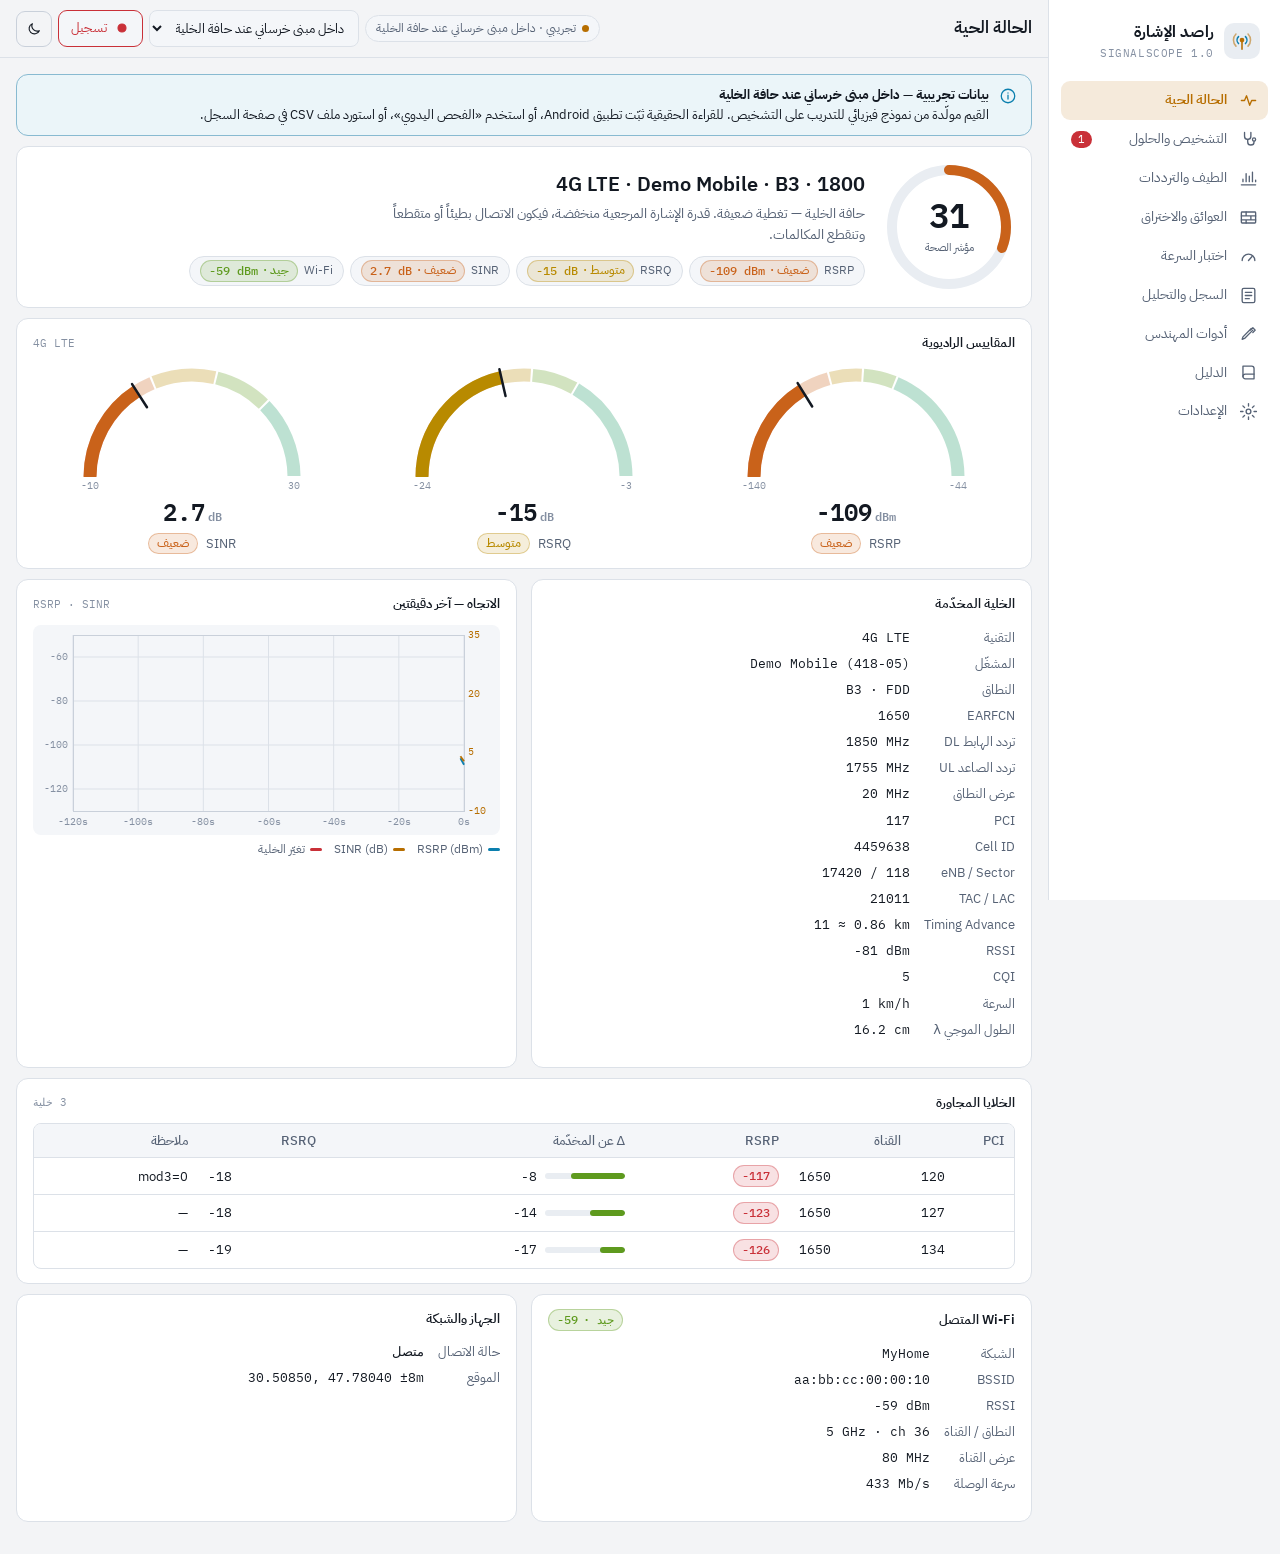
==== web/index.html @ 27e69836 "SignalScope 1.1: server, dashboard, offline-first sync, CI/CD - server/: PHP 8 + MySQL API for cPane" ====
<!doctype html>
<html lang="ar" dir="rtl">
<head>
<meta charset="utf-8">
<meta name="viewport" content="width=device-width,initial-scale=1,viewport-fit=cover">
<title>راصد الإشارة</title>
<meta name="claude:viewport-fit-sides" content="cover">
<meta name="theme-color" content="#0A0D12">
<meta name="description" content="فحص الإشارة الخلوية وWi-Fi، تشخيص المشكلات، Speedtest، تسجيل وتحليل">
<link rel="manifest" href="manifest.webmanifest">
<link rel="icon" href="icon.svg" type="image/svg+xml">
<link rel="preconnect" href="https://fonts.googleapis.com">
<link rel="preconnect" href="https://fonts.gstatic.com" crossorigin>
<link href="https://fonts.googleapis.com/css2?family=IBM+Plex+Mono:wght@400;500;600&family=IBM+Plex+Sans+Arabic:wght@400;500;600;700&display=swap" rel="stylesheet">
<link rel="stylesheet" href="css/app.css">
</head>
<body>
<div class="shell">
  <!-- ===== Desktop rail ===== -->
  <nav class="rail" aria-label="التنقل">
    <div class="brand">
      <div class="mk"><svg width="22" height="22" viewBox="0 0 24 24" fill="none" stroke="var(--accent)" stroke-width="1.7" stroke-linecap="round"><path d="M12 13v8"/><circle cx="12" cy="11" r="1.7" fill="var(--accent)"/><path d="M8.2 7.2a5.4 5.4 0 0 0 0 7.6M15.8 7.2a5.4 5.4 0 0 1 0 7.6" stroke="var(--signal)"/><path d="M5.4 4.4a9.4 9.4 0 0 0 0 13.2M18.6 4.4a9.4 9.4 0 0 1 0 13.2" opacity=".55"/></svg></div>
      <div><b>راصد الإشارة</b><small>SIGNALSCOPE 1.0</small></div>
    </div>
    <div id="railNav"></div>
    <div class="foot" id="railFoot"></div>
  </nav>

  <div class="main">
    <header class="topbar">
      <h1 id="pageTitle">الحالة الحية</h1>
      <div class="tools">
        <span class="pill" id="srcPill"><span class="d"></span><span id="srcTxt">—</span></span>
        <select class="sel" id="scenarioSel" style="width:auto;max-width:210px" aria-label="سيناريو تجريبي"></select>
        <button class="btn rec" id="recBtn" type="button"></button>
        <button class="btn iconbtn ghost" id="themeBtn" type="button" aria-label="تبديل السمة"></button>
      </div>
    </header>

    <main class="content">
      <!-- ================= LIVE ================= -->
      <section data-view="live">
        <div class="stack">
          <div class="banner" id="liveBanner" hidden></div>
          <div class="card">
            <div class="hero">
              <div class="ring"><canvas id="cvHealth" width="264" height="264"></canvas><div class="v"><div><b id="healthVal">—</b><span>مؤشر الصحة</span></div></div></div>
              <div style="min-width:0">
                <h2 id="heroTitle">—</h2>
                <p id="heroText">—</p>
                <div class="tags" id="heroTags"></div>
              </div>
            </div>
          </div>
          <div class="card"><div class="hd">المقاييس الراديوية <small id="gaugeTech"></small></div><div class="gauges" id="gauges"></div></div>
          <div class="grid g2">
            <div class="card"><div class="hd">الخلية المخدّمة <small id="cellTech"></small></div><dl class="kv" id="cellKv"></dl></div>
            <div class="card"><div class="hd">الاتجاه — آخر دقيقتين <small>RSRP · SINR</small></div><canvas class="cv" id="cvTrend" style="height:210px"></canvas><div class="legend" style="margin-top:6px"><span><i style="background:var(--signal)"></i>RSRP (dBm)</span><span><i style="background:var(--accent)"></i>SINR (dB)</span><span><i style="background:var(--q-bad)"></i>تغيّر الخلية</span></div></div>
          </div>
          <div class="card"><div class="hd">الخلايا المجاورة <small id="nbCount"></small></div><div class="tblw"><table id="nbTbl"></table></div></div>
          <div class="grid g2">
            <div class="card"><div class="hd">Wi-Fi المتصل <small id="wifiQ"></small></div><dl class="kv" id="wifiKv"></dl></div>
            <div class="card"><div class="hd">الجهاز والشبكة</div><dl class="kv" id="netKv"></dl></div>
          </div>
        </div>
      </section>

      <!-- ================= DIAGNOSE ================= -->
      <section data-view="diagnose" hidden>
        <div class="stack">
          <div class="card">
            <div class="row sp"><div class="sum" id="diagSum"></div><span class="note" id="diagWhen"></span></div>
          </div>
          <div class="findings" id="findings"></div>
          <div class="grid g2">
            <div class="card">
              <div class="hd">فحص يدوي <small>أدخل قيم أي هاتف</small></div>
              <p class="note" style="margin-bottom:10px">على Android افتح ‎*#*#4636#*#*‎ أو «حول الهاتف ← الحالة». على iPhone اطلب ‎*3001#12345#*‎ (Field Test). انسخ القيم هنا لتحصل على التشخيص نفسه.</p>
              <div class="formgrid">
                <label class="f">التقنية<select class="sel" id="mTech"><option value="LTE">4G LTE</option><option value="NR">5G NR</option><option value="WCDMA">3G WCDMA</option><option value="GSM">2G GSM</option></select></label>
                <label class="f">RSRP / RSCP / RSSI (dBm)<input class="inp num" id="mRsrp" type="number" value="-104"></label>
                <label class="f">RSRQ / Ec/No (dB)<input class="inp num" id="mRsrq" type="number" value="-12"></label>
                <label class="f">SINR (dB)<input class="inp num" id="mSinr" type="number" value="4"></label>
                <label class="f">EARFCN / ARFCN<input class="inp num" id="mArfcn" type="number" value="1650"></label>
                <label class="f">PCI<input class="inp num" id="mPci" type="number" value="117"></label>
                <label class="f">جيران ضمن 6 dB<input class="inp num" id="mNb" type="number" value="1" min="0" max="8"></label>
                <label class="f">TA (اختياري)<input class="inp num" id="mTa" type="number" placeholder="—"></label>
                <label class="f">تنزيل مقاس Mb/s<input class="inp num" id="mDl" type="number" placeholder="—"></label>
                <label class="f">رفع مقاس Mb/s<input class="inp num" id="mUl" type="number" placeholder="—"></label>
                <label class="f">Ping ms<input class="inp num" id="mPing" type="number" placeholder="—"></label>
                <label class="f">Wi-Fi RSSI (dBm)<input class="inp num" id="mWifi" type="number" placeholder="—"></label>
              </div>
              <div class="row" style="margin-top:12px"><button class="btn pri" id="mRun" type="button">شخّص هذه القيم</button><span class="note" id="mOut"></span></div>
            </div>
            <div class="card">
              <div class="hd">مقارنة داخل / خارج المبنى <small>قياس فقد الجدران</small></div>
              <p class="note">قِف خارج المبنى واضغط «سجّل الخارج»، ثم ادخل واضغط «سجّل الداخل». الفرق هو فقد دخول المبنى الفعلي، ويُطابَق مع جدول المواد لتقدير نوع العائق.</p>
              <div class="row" style="margin:12px 0"><button class="btn" id="ioOut" type="button">سجّل الخارج</button><button class="btn" id="ioIn" type="button">سجّل الداخل</button><button class="btn ghost sm" id="ioReset" type="button">مسح</button></div>
              <div class="formgrid"><label class="f">RSRP خارج<input class="inp num" id="ioOutV" type="number" placeholder="dBm"></label><label class="f">RSRP داخل<input class="inp num" id="ioInV" type="number" placeholder="dBm"></label></div>
              <div class="out" id="ioRes" style="margin-top:10px">—</div>
            </div>
          </div>
        </div>
      </section>

      <!-- ================= SPECTRUM ================= -->
      <section data-view="spectrum" hidden>
        <div class="stack">
          <div class="card"><div class="hd">خريطة النطاقات الخلوية <small>600 – 3800 MHz</small></div><canvas class="cv" id="cvBands" style="height:190px"></canvas>
            <div class="legend" style="margin-top:8px"><span><i style="background:var(--accent)"></i>الخلية المخدّمة</span><span><i style="background:var(--signal)"></i>الجيران</span><span><i style="background:var(--line2)"></i>نطاقات 3GPP</span></div></div>
          <div class="card"><div class="hd">بطاقة الحامل الحالي</div><div id="carrierCard"></div></div>
          <div class="card">
            <div class="row sp" style="margin-bottom:10px"><div class="hd" style="margin:0">طيف Wi-Fi <small id="scanAge"></small></div>
              <div class="row"><div class="seg" id="wifiBandSeg"><button type="button" data-v="2.4" aria-pressed="true">2.4 GHz</button><button type="button" data-v="5" aria-pressed="false">5 GHz</button></div><button class="btn sm" id="scanBtn" type="button">مسح الآن</button></div></div>
            <canvas class="cv" id="cvWifi" style="height:230px"></canvas>
            <div class="out" id="wifiAdvice" style="margin-top:10px;direction:rtl;text-align:right;font-family:var(--f-body)">—</div>
            <div class="tblw" style="margin-top:10px;max-height:300px;overflow:auto"><table id="apTbl"></table></div>
          </div>
        </div>
      </section>

      <!-- ================= OBSTACLES ================= -->
      <section data-view="obstacles" hidden>
        <div class="stack">
          <div class="grid g2">
            <div class="card">
              <div class="hd">مكدّس العوائق بينك وبين البرج <small>ITU-R P.2040</small></div>
              <div class="formgrid" style="margin-bottom:10px">
                <label class="f">التردد (MHz)<input class="inp num" id="obF" type="number" value="1850"></label>
                <label class="f">RSRP المرجعي خارجاً<input class="inp num" id="obRef" type="number" value="-88"></label>
                <label class="f">نوع المبنى (P.2109)<select class="sel" id="obType"><option value="traditional">تقليدي</option><option value="thermal">عازل حرارياً (زجاج Low-E)</option></select></label>
              </div>
              <div class="stack" id="obList"></div>
              <div class="row" style="margin-top:10px"><select class="sel" id="obAddSel" style="width:auto"></select><button class="btn sm" id="obAdd" type="button">إضافة عائق</button><button class="btn sm ghost" id="obUseLive" type="button">استخدم تردد الخلية الحالية</button></div>
            </div>
            <div class="card">
              <div class="hd">النتيجة</div>
              <div class="stack" id="obBars"></div>
              <div class="tiles" style="margin-top:12px" id="obTiles"></div>
              <p class="note" style="margin-top:10px" id="obNote"></p>
            </div>
          </div>
          <div class="card"><div class="hd">فقد المكدّس مقابل التردد <small>لماذا تخترق النطاقات المنخفضة أفضل</small></div><canvas class="cv" id="cvObF" style="height:220px"></canvas></div>
          <div class="card"><div class="row sp"><div><div class="hd" style="margin:0">المختبر ثلاثي الأبعاد</div><p class="note">تتبع أشعة كامل بعشر مواد، مع الانعكاس والحيود والتشتت ودوبلر وسلسلة DSP.</p></div><a class="btn pri" href="lab.html" target="_blank" rel="noopener">افتح المختبر</a></div></div>
        </div>
      </section>

      <!-- ================= SPEED ================= -->
      <section data-view="speed" hidden>
        <div class="stack">
          <div class="speedhero">
            <div class="card">
              <div class="hd">اختبار السرعة <small id="stServer">speed.cloudflare.com</small></div>
              <canvas class="cv" id="cvSpeed" style="height:200px;background:none"></canvas>
              <div class="prog" style="margin:8px 0"><i id="stProg"></i></div>
              <div class="row sp"><span class="note" id="stStage">جاهز</span><button class="btn pri" id="stBtn" type="button">ابدأ الاختبار</button></div>
            </div>
            <div class="card">
              <div class="hd">النتيجة الأخيرة</div>
              <div class="big3" id="stBig"></div>
              <div class="hd" style="margin-top:14px">مقارنة مع قدرة الراديو</div>
              <div id="stExpect" class="stack"></div>
            </div>
          </div>
          <div class="card"><div class="hd">السجل <small id="stCount"></small></div><div class="tblw"><table id="stTbl"></table></div></div>
        </div>
      </section>

      <!-- ================= LOG ================= -->
      <section data-view="log" hidden>
        <div class="stack">
          <div class="card">
            <div class="row sp">
              <div class="row"><button class="btn rec" id="logRec" type="button"></button><span class="note" id="logState"></span></div>
              <div class="row">
                <label class="btn sm" for="impFile">استيراد CSV</label><input type="file" id="impFile" accept=".csv,text/csv,.txt" hidden>
                <button class="btn sm" id="expCsv" type="button">تصدير CSV</button>
                <button class="btn sm" id="expJson" type="button">تصدير JSON</button>
                <button class="btn sm ghost" id="logClear" type="button">مسح الجلسة</button>
              </div>
            </div>
          </div>
          <div class="tiles" id="logTiles"></div>
          <div class="card"><div class="hd">الخط الزمني <small id="logSpan"></small></div><canvas class="cv" id="cvLog" style="height:240px"></canvas>
            <div class="legend" style="margin-top:6px"><span><i style="background:var(--signal)"></i>RSRP</span><span><i style="background:var(--accent)"></i>SINR</span><span><i style="background:var(--q-bad)"></i>Handover</span></div></div>
          <div class="grid g2">
            <div class="card"><div class="hd">توزيع جودة RSRP</div><div class="stack" id="logDist"></div></div>
            <div class="card"><div class="hd">مسار القياس <small>ملوّن حسب RSRP</small></div><canvas class="cv" id="cvRoute" style="height:240px"></canvas></div>
          </div>
          <div class="card"><div class="hd">الجلسات المحفوظة <small id="sessCount"></small></div><div class="tblw"><table id="sessTbl"></table></div></div>
        </div>
      </section>

      <!-- ================= TOOLS ================= -->
      <section data-view="tools" hidden>
        <div class="grid g2">
          <div class="card">
            <div class="hd">محوّل أرقام القنوات <small>3GPP</small></div>
            <div class="formgrid"><label class="f">النوع<select class="sel" id="tcKind"><option value="lte">LTE EARFCN</option><option value="nr">NR-ARFCN</option><option value="umts">UMTS UARFCN</option><option value="gsm">GSM ARFCN</option><option value="wifi">Wi-Fi MHz → قناة</option></select></label><label class="f">الرقم<input class="inp num" id="tcVal" type="number" value="1650"></label></div>
            <div class="out" id="tcOut" style="margin-top:10px"></div>
          </div>
          <div class="card">
            <div class="hd">ميزانية الوصلة ونصف قطر الخلية <small>FSPL · COST-231 Hata</small></div>
            <div class="formgrid">
              <label class="f">التردد MHz<input class="inp num" id="lbF" type="number" value="1800"></label>
              <label class="f">قدرة المرسل dBm<input class="inp num" id="lbPt" type="number" value="46"></label>
              <label class="f">كسب الهوائيات dBi<input class="inp num" id="lbG" type="number" value="17"></label>
              <label class="f">الحساسية dBm<input class="inp num" id="lbS" type="number" value="-110"></label>
              <label class="f">هامش الخفوت dB<input class="inp num" id="lbM" type="number" value="8"></label>
              <label class="f">فقد المبنى dB<input class="inp num" id="lbB" type="number" value="15"></label>
              <label class="f">ارتفاع البرج m<input class="inp num" id="lbH" type="number" value="30"></label>
              <label class="f">المسافة km<input class="inp num" id="lbD" type="number" value="1.2" step="0.1"></label>
            </div>
            <div class="out" id="lbOut" style="margin-top:10px"></div>
          </div>
          <div class="card">
            <div class="hd">منطقة فرينل الأولى <small>تخطيط وصلات النقطة لنقطة</small></div>
            <div class="formgrid"><label class="f">التردد MHz<input class="inp num" id="frF" type="number" value="5800"></label><label class="f">طول الوصلة km<input class="inp num" id="frD" type="number" value="3" step="0.1"></label><label class="f">موقع العائق من الطرف km<input class="inp num" id="frX" type="number" value="1.5" step="0.1"></label></div>
            <div class="out" id="frOut" style="margin-top:10px"></div>
          </div>
          <div class="card">
            <div class="hd">تحويلات وقياسات سريعة</div>
            <div class="formgrid"><label class="f">dBm<input class="inp num" id="cvDbm" type="number" value="-90"></label><label class="f">TA (LTE)<input class="inp num" id="cvTa" type="number" value="12"></label><label class="f">RSRP للتقدير<input class="inp num" id="cvRs" type="number" value="-95"></label><label class="f">عرض النطاق MHz<select class="sel" id="cvBw"><option>5</option><option>10</option><option>15</option><option selected>20</option></select></label><label class="f">نسبة الحمل %<input class="inp num" id="cvLd" type="number" value="50"></label><label class="f">SINR للسعة dB<input class="inp num" id="cvSn" type="number" value="15"></label></div>
            <div class="out" id="cvOut" style="margin-top:10px"></div>
          </div>
        </div>
      </section>

      <!-- ================= GUIDE ================= -->
      <section data-view="guide" hidden><div class="stack" id="guideBox"></div></section>

      <!-- ================= PREFS ================= -->
      <section data-view="prefs" hidden>
        <div class="grid g2">
          <div class="card">
            <div class="hd">مصدر البيانات</div>
            <div class="seg" id="srcSeg"><button type="button" data-v="android">Android</button><button type="button" data-v="browser">المتصفح</button><button type="button" data-v="demo">تجريبي</button></div>
            <p class="note" style="margin-top:10px" id="srcNote"></p>
          </div>
          <div class="card">
            <div class="hd">القياس والتنبيه</div>
            <div class="formgrid">
              <label class="f">فاصل القراءة (ثانية)<select class="sel" id="pInt"><option value="1000">1</option><option value="2000">2</option><option value="5000">5</option><option value="10000">10</option></select></label>
              <label class="f">تنبيه عند RSRP أقل من<input class="inp num" id="pAlert" type="number" value="-110"></label>
              <label class="f">السمة<select class="sel" id="pTheme"><option value="auto">تلقائي</option><option value="dark">داكن</option><option value="light">فاتح</option></select></label>
            </div>
            <div class="row" style="margin-top:12px"><button class="btn sm" id="pMonitor" type="button">مراقبة في الخلفية (Android)</button><button class="btn sm ghost" id="pReset" type="button">حذف كل البيانات المحفوظة</button></div>
          </div>
          <div class="card span2" id="syncCard">
            <div class="hd">المزامنة مع الخادم</div>
            <p class="note" id="syncNote">يرفع التطبيق جلسات التسجيل إلى خادمك عند توفر الإنترنت. التسجيل يعمل دون اتصال، والقراءات تنتظر في طابور على الهاتف حتى تُرفع.</p>
            <div id="syncSetup" class="formgrid" style="margin-top:10px">
              <label class="f">عنوان الخادم<input class="inp" id="syServer" type="url" dir="ltr" placeholder="https://example.iq" autocomplete="off"></label>
              <label class="f">رمز التسجيل<input class="inp" id="syKey" type="password" dir="ltr" autocomplete="off"></label>
              <label class="f">اسم الجهاز<input class="inp" id="syName" type="text" maxlength="100" placeholder="هاتف القياس 1"></label>
            </div>
            <dl class="kv" id="syncKv" hidden></dl>
            <p class="note" id="syncErr" hidden style="color:var(--bad, #e5484d)"></p>
            <div class="row" style="margin-top:12px">
              <button class="btn sm" id="syConnect" type="button">ربط الجهاز بالخادم</button>
              <button class="btn sm" id="syNow" type="button" hidden>رفع الآن</button>
              <button class="btn sm ghost" id="syToggle" type="button" hidden>إيقاف المزامنة</button>
              <button class="btn sm ghost" id="syDisconnect" type="button" hidden>فصل الجهاز</button>
            </div>
          </div>
          <div class="card span2"><div class="hd">حول</div><dl class="kv" id="aboutKv"></dl></div>
        </div>
      </section>
    </main>
  </div>
</div>

<nav class="tabbar" id="tabbar" aria-label="التنقل"></nav>
<div class="sheet" id="moreSheet" hidden><div class="panel" id="morePanel"><div class="grab"></div></div></div>
<div class="toast" id="toast" hidden></div>

<script src="js/engine.js"></script>
<script src="js/app.js"></script>
</body>
</html>
---- web/css/app.css ----
/* Layout: field-instrument console — nav rail (desktop) / bottom tab bar (phone), dense card grid, dark-first with a sunlight-readable light theme */
:root{
  --bg:#0A0D12; --surface:#11161E; --surface2:#171E29; --surface3:#1E2734; --line:#242E3D; --line2:#2F3B4E;
  --fg:#E4E9F1; --muted:#93A0B5; --dim:#5F6C82;
  --accent:#F2A93B; --accent-ink:#1B1305; --signal:#5FCFF5;
  --q-ex:#36D399; --q-good:#9BD25C; --q-fair:#F2C94C; --q-poor:#F28C3B; --q-bad:#F2545B; --q-na:#5F6C82;
  --crit:#F2545B; --warn:#F2A93B; --info:#5FCFF5; --ok:#36D399;
  --f-body:'IBM Plex Sans Arabic','Segoe UI',Tahoma,system-ui,sans-serif;
  --f-mono:'IBM Plex Mono',ui-monospace,'Cascadia Mono',Menlo,Consolas,monospace;
  --r:12px; --r-sm:8px;
  --nav-h:64px;
  color-scheme:dark;
}
@media (prefers-color-scheme:light){
  :root:not([data-theme="dark"]){
    --bg:#F3F4F6; --surface:#FFFFFF; --surface2:#F4F6F9; --surface3:#E9EDF2; --line:#DCE1E8; --line2:#C9D0DA;
    --fg:#131922; --muted:#566275; --dim:#8590A2;
    --accent:#B76E00; --accent-ink:#FFFFFF; --signal:#0B7FAE;
    --q-ex:#12955F; --q-good:#5E9A1E; --q-fair:#B88A00; --q-poor:#C9621A; --q-bad:#C93038;
    --crit:#C93038; --warn:#B76E00; --info:#0B7FAE; --ok:#12955F;
    color-scheme:light;
  }
}
:root[data-theme="light"]{
  --bg:#F3F4F6; --surface:#FFFFFF; --surface2:#F4F6F9; --surface3:#E9EDF2; --line:#DCE1E8; --line2:#C9D0DA;
  --fg:#131922; --muted:#566275; --dim:#8590A2;
  --accent:#B76E00; --accent-ink:#FFFFFF; --signal:#0B7FAE;
  --q-ex:#12955F; --q-good:#5E9A1E; --q-fair:#B88A00; --q-poor:#C9621A; --q-bad:#C93038;
  --crit:#C93038; --warn:#B76E00; --info:#0B7FAE; --ok:#12955F;
  color-scheme:light;
}
*,*::before,*::after{box-sizing:border-box}
html,body{height:100%}
body{margin:0;background:var(--bg);color:var(--fg);font-family:var(--f-body);font-size:14px;line-height:1.55;-webkit-text-size-adjust:100%}
button,input,select,textarea{font:inherit;color:inherit}
:focus-visible{outline:2px solid var(--accent);outline-offset:2px}
.mono,.num{font-family:var(--f-mono);font-variant-numeric:tabular-nums}
[hidden]{display:none!important}
h1,h2,h3,h4{text-wrap:balance;margin:0}

/* ---------- shell ---------- */
.shell{display:grid;grid-template-columns:232px minmax(0,1fr);min-height:100%}
.rail{position:sticky;top:0;height:100vh;height:100dvh;background:var(--surface);border-inline-end:1px solid var(--line);display:flex;flex-direction:column;padding:16px 12px;gap:4px;overflow-y:auto}
.brand{display:flex;align-items:center;gap:10px;padding:4px 8px 16px}
.brand .mk{width:36px;height:36px;border-radius:10px;background:var(--surface3);display:grid;place-items:center;flex:none}
.brand b{display:block;font-size:16px;letter-spacing:.2px}
.brand small{display:block;color:var(--dim);font-family:var(--f-mono);font-size:10.5px;letter-spacing:.6px}
.navbtn{display:flex;align-items:center;gap:12px;width:100%;border:0;background:none;padding:9px 10px;border-radius:9px;cursor:pointer;color:var(--muted);text-align:start;font-size:13.5px}
.navbtn svg{width:19px;height:19px;flex:none}
.navbtn:hover{background:var(--surface2);color:var(--fg)}
.navbtn[aria-current="page"]{background:color-mix(in srgb,var(--accent) 14%,transparent);color:var(--accent);font-weight:600}
.navbtn .cnt{margin-inline-start:auto;font-family:var(--f-mono);font-size:11px;padding:0 7px;border-radius:999px;background:var(--crit);color:#fff}
.rail .sep{height:1px;background:var(--line);margin:10px 4px}
.rail .foot{margin-top:auto;color:var(--dim);font-size:11px;padding:8px}

.main{min-width:0;display:flex;flex-direction:column}
.topbar{position:sticky;top:env(safe-area-inset-top,0px);z-index:20;background:color-mix(in srgb,var(--bg) 88%,transparent);backdrop-filter:blur(10px);-webkit-backdrop-filter:blur(10px);border-bottom:1px solid var(--line);
  padding-block:10px;padding-left:max(16px,env(safe-area-inset-left,0px));padding-right:max(16px,env(safe-area-inset-right,0px));display:flex;align-items:center;gap:10px;flex-wrap:wrap}
body::before{content:"";position:fixed;inset:0 0 auto;height:env(safe-area-inset-top,0px);z-index:30;background:var(--bg)}
.topbar h1{font-size:17px;font-weight:600;flex:1;min-width:120px}
.topbar .tools{display:flex;gap:6px;align-items:center;flex-wrap:wrap}
.content{padding-block:16px 32px;padding-left:max(16px,env(safe-area-inset-left,0px));padding-right:max(16px,env(safe-area-inset-right,0px));display:flex;flex-direction:column;gap:14px;max-width:1440px;width:100%}

.tabbar{display:none}
@media (max-width:900px){
  .shell{grid-template-columns:minmax(0,1fr)}
  .rail{display:none}
  .content{padding-bottom:calc(var(--nav-h) + 28px + env(safe-area-inset-bottom,0px))}
  .tabbar{display:grid;grid-template-columns:repeat(5,1fr);position:fixed;inset:auto 0 0 0;z-index:40;background:var(--surface);border-top:1px solid var(--line);
    padding-bottom:env(safe-area-inset-bottom,0px);padding-left:env(safe-area-inset-left,0px);padding-right:env(safe-area-inset-right,0px)}
  .tabbar button{border:0;background:none;height:var(--nav-h);display:flex;flex-direction:column;align-items:center;justify-content:center;gap:3px;color:var(--dim);font-size:10.5px;cursor:pointer;position:relative}
  .tabbar button svg{width:22px;height:22px}
  .tabbar button[aria-current="page"]{color:var(--accent)}
  .tabbar .cnt{position:absolute;top:8px;inset-inline-start:calc(50% + 6px);font-family:var(--f-mono);font-size:10px;min-width:16px;height:16px;padding:0 4px;border-radius:999px;background:var(--crit);color:#fff;display:grid;place-items:center}
}
.sheet{position:fixed;inset:0;z-index:60;display:flex;align-items:flex-end;background:rgba(0,0,0,.45)}
.sheet .panel{width:100%;background:var(--surface);border-radius:18px 18px 0 0;padding:10px 16px calc(18px + env(safe-area-inset-bottom,0px));display:grid;grid-template-columns:repeat(3,1fr);gap:8px}
.sheet .grab{grid-column:1/-1;width:44px;height:4px;border-radius:2px;background:var(--line2);margin:2px auto 8px}
.sheet button{border:1px solid var(--line);background:var(--surface2);border-radius:12px;padding:14px 6px;display:flex;flex-direction:column;align-items:center;gap:6px;cursor:pointer;color:var(--fg);font-size:12px}
.sheet button svg{width:22px;height:22px;color:var(--accent)}

/* ---------- primitives ---------- */
.card{background:var(--surface);border:1px solid var(--line);border-radius:var(--r);padding:14px 16px;min-width:0}
.card>h3,.card .hd{font-size:13px;font-weight:600;color:var(--fg);display:flex;align-items:center;justify-content:space-between;gap:8px;margin-bottom:10px}
.card .hd small,.card>h3 small{font-family:var(--f-mono);font-weight:400;font-size:11px;color:var(--dim)}
.grid{display:grid;gap:14px}
.g2{grid-template-columns:repeat(2,minmax(0,1fr))}
.g3{grid-template-columns:repeat(3,minmax(0,1fr))}
.g4{grid-template-columns:repeat(4,minmax(0,1fr))}
.span2{grid-column:span 2}
@media (max-width:1180px){.g4{grid-template-columns:repeat(2,minmax(0,1fr))}.g3{grid-template-columns:repeat(2,minmax(0,1fr))}}
@media (max-width:640px){.g2,.g3,.g4{grid-template-columns:minmax(0,1fr)}.span2{grid-column:auto}}
.btn{display:inline-flex;align-items:center;justify-content:center;gap:7px;border:1px solid var(--line2);background:var(--surface2);border-radius:9px;padding:7px 12px;cursor:pointer;font-size:13px;white-space:nowrap}
.btn:hover{border-color:var(--accent)}
.btn svg{width:16px;height:16px}
.btn.pri{background:var(--accent);border-color:var(--accent);color:var(--accent-ink);font-weight:600}
.btn.rec{border-color:var(--crit);color:var(--crit)}
.btn.rec.on{background:var(--crit);color:#fff}
.btn.sm{padding:4px 9px;font-size:12px}
.btn.ghost{background:none}
.btn[disabled]{opacity:.5;cursor:not-allowed}
.iconbtn{width:36px;height:36px;padding:0}
.pill{display:inline-flex;align-items:center;gap:6px;padding:3px 10px;border-radius:999px;border:1px solid var(--line);background:var(--surface2);font-size:12px;color:var(--muted);white-space:nowrap}
.pill .d{width:7px;height:7px;border-radius:50%}
.sel,.inp{background:var(--surface2);border:1px solid var(--line);border-radius:8px;padding:7px 10px;font-size:13px;min-width:0;width:100%}
.inp.num{direction:ltr;text-align:left}
label.f{display:flex;flex-direction:column;gap:4px;font-size:12px;color:var(--muted);min-width:0}
.seg{display:inline-flex;border:1px solid var(--line);border-radius:9px;overflow:hidden;background:var(--surface2)}
.seg button{border:0;background:none;padding:6px 12px;font-size:12.5px;cursor:pointer;color:var(--muted)}
.seg button+button{border-inline-start:1px solid var(--line)}
.seg button[aria-pressed="true"]{background:color-mix(in srgb,var(--accent) 16%,transparent);color:var(--accent);font-weight:600}
.note{color:var(--muted);font-size:12.5px;margin:0;max-width:72ch}
.banner{display:flex;gap:10px;align-items:flex-start;border:1px solid color-mix(in srgb,var(--info) 40%,var(--line));background:color-mix(in srgb,var(--info) 8%,var(--surface));border-radius:var(--r);padding:10px 14px;font-size:13px}
.banner svg{width:18px;height:18px;flex:none;color:var(--info);margin-top:2px}
.banner b{display:block}
.kv{display:grid;grid-template-columns:auto 1fr;gap:6px 14px;font-size:13px}
.kv dt{color:var(--muted)}
.kv dd{margin:0;font-family:var(--f-mono);direction:ltr;text-align:right;font-variant-numeric:tabular-nums;overflow-wrap:anywhere}
.tblw{overflow-x:auto;border:1px solid var(--line);border-radius:var(--r-sm)}
table{width:100%;border-collapse:collapse;font-size:12.5px}
th,td{padding:7px 10px;border-bottom:1px solid var(--line);text-align:start;white-space:nowrap}
th{color:var(--muted);font-weight:500;background:var(--surface2)}
tr:last-child td{border-bottom:0}
td.n{font-family:var(--f-mono);direction:ltr;text-align:left;font-variant-numeric:tabular-nums}
.chip{display:inline-flex;align-items:center;gap:5px;padding:1px 8px;border-radius:999px;font-size:11.5px;font-weight:500;border:1px solid transparent}
.q-ex{--q:var(--q-ex)}.q-good{--q:var(--q-good)}.q-fair{--q:var(--q-fair)}.q-poor{--q:var(--q-poor)}.q-bad{--q:var(--q-bad)}.q-na{--q:var(--q-na)}
.chip.q{color:var(--q);background:color-mix(in srgb,var(--q) 14%,transparent);border-color:color-mix(in srgb,var(--q) 35%,transparent)}
canvas.cv{display:block;width:100%;border-radius:var(--r-sm);background:var(--surface2)}

/* ---------- live ---------- */
.hero{display:grid;grid-template-columns:auto minmax(0,1fr);gap:18px;align-items:center}
.ring{width:132px;height:132px;position:relative}
.ring canvas{width:132px;height:132px}
.ring .v{position:absolute;inset:0;display:grid;place-items:center;text-align:center}
.ring .v b{font-family:var(--f-mono);font-size:34px;font-weight:600;line-height:1}
.ring .v span{display:block;font-size:11px;color:var(--muted);margin-top:4px}
.hero h2{font-size:20px;font-weight:600}
.hero p{margin:4px 0 0;color:var(--muted);font-size:13.5px;max-width:60ch}
.hero .tags{display:flex;gap:6px;flex-wrap:wrap;margin-top:10px}
@media (max-width:520px){.hero{grid-template-columns:minmax(0,1fr);justify-items:start}}
.gauges{display:grid;grid-template-columns:repeat(3,minmax(0,1fr));gap:14px}
@media (max-width:760px){.gauges{grid-template-columns:minmax(0,1fr)}}
.gauge{display:flex;flex-direction:column;align-items:center;gap:2px}
.gauge canvas{width:100%;max-width:240px;height:128px}
.gauge .lbl{display:flex;align-items:center;gap:8px;font-size:12.5px;color:var(--muted)}
.gauge .val{font-family:var(--f-mono);font-size:24px;font-weight:600;direction:ltr}
.gauge .val small{font-size:12px;color:var(--dim);margin-inline-start:3px}
.bar{height:6px;border-radius:3px;background:var(--surface3);overflow:hidden;min-width:60px}
.bar i{display:block;height:100%;border-radius:3px;background:var(--q,var(--accent))}

/* ---------- findings ---------- */
.findings{display:flex;flex-direction:column;gap:10px}
.fd{background:var(--surface);border:1px solid var(--line);border-inline-start:4px solid var(--sv);border-radius:var(--r);overflow:hidden}
.fd.crit{--sv:var(--crit)}.fd.warn{--sv:var(--warn)}.fd.info{--sv:var(--info)}.fd.ok{--sv:var(--ok)}
.fd summary{list-style:none;cursor:pointer;padding:12px 16px;display:grid;grid-template-columns:auto minmax(0,1fr) auto;gap:12px;align-items:center}
.fd summary::-webkit-details-marker{display:none}
.fd .sv{font-size:11px;font-weight:600;padding:2px 9px;border-radius:999px;color:var(--sv);background:color-mix(in srgb,var(--sv) 14%,transparent);white-space:nowrap}
.fd .tt{font-weight:600;font-size:14px}
.fd .tt small{display:block;font-weight:400;color:var(--muted);font-size:12.5px}
.fd .chev{width:18px;height:18px;color:var(--dim);transition:transform .2s}
.fd[open] .chev{transform:rotate(180deg)}
.fd .body{padding:0 16px 14px;display:grid;gap:12px}
.fd .ev{display:flex;flex-wrap:wrap;gap:6px}
.fd .ev span{font-family:var(--f-mono);font-size:11.5px;background:var(--surface2);border:1px solid var(--line);border-radius:6px;padding:2px 8px;direction:ltr;unicode-bidi:plaintext}
.fd h5{margin:0 0 4px;font-size:12px;color:var(--muted);font-weight:600}
.fd ol{margin:0;padding-inline-start:20px;display:grid;gap:4px;font-size:13px}
.fd .concept{font-family:var(--f-mono);font-size:11px;color:var(--dim)}
.sum{display:flex;gap:8px;flex-wrap:wrap}

/* ---------- speed ---------- */
.speedhero{display:grid;grid-template-columns:minmax(0,1.2fr) minmax(0,1fr);gap:14px}
@media (max-width:860px){.speedhero{grid-template-columns:minmax(0,1fr)}}
.big3{display:grid;grid-template-columns:repeat(3,minmax(0,1fr));gap:10px}
.stat{background:var(--surface2);border:1px solid var(--line);border-radius:10px;padding:10px 12px;min-width:0}
.stat span{display:block;font-size:11.5px;color:var(--muted)}
.stat b{font-family:var(--f-mono);font-size:22px;font-weight:600;direction:ltr;display:block;text-align:right}
.stat b small{font-size:11px;color:var(--dim);margin-inline-start:4px;font-weight:400}
.tiles{display:grid;grid-template-columns:repeat(4,minmax(0,1fr));gap:10px}
@media (max-width:760px){.tiles{grid-template-columns:repeat(2,minmax(0,1fr))}}
.prog{height:8px;border-radius:4px;background:var(--surface3);overflow:hidden}
.prog i{display:block;height:100%;width:0;background:var(--accent);transition:width .2s}

/* ---------- misc ---------- */
.row{display:flex;gap:8px;flex-wrap:wrap;align-items:center}
.row.sp{justify-content:space-between}
.stack{display:flex;flex-direction:column;gap:10px}
.formgrid{display:grid;grid-template-columns:repeat(auto-fill,minmax(140px,1fr));gap:10px}
.out{background:var(--surface2);border:1px solid var(--line);border-radius:10px;padding:10px 12px;font-family:var(--f-mono);font-size:12.5px;direction:ltr;text-align:left;white-space:pre-wrap;overflow-wrap:anywhere}
.legend{display:flex;gap:12px;flex-wrap:wrap;font-size:11.5px;color:var(--muted)}
.legend i{display:inline-block;width:12px;height:3px;border-radius:2px;vertical-align:middle;margin-inline-end:5px}
.toast{position:fixed;left:50%;transform:translateX(-50%);bottom:calc(var(--nav-h) + 20px + env(safe-area-inset-bottom,0px));z-index:80;background:var(--fg);color:var(--bg);padding:9px 16px;border-radius:10px;font-size:13px;box-shadow:0 8px 30px rgba(0,0,0,.3);max-width:calc(100% - 32px)}
@media (min-width:901px){.toast{bottom:24px}}
.guide h3{font-size:15px;margin:6px 0 6px}
.guide p,.guide li{font-size:13.5px;max-width:75ch}
.guide ul,.guide ol{padding-inline-start:20px;display:grid;gap:4px}
.ob-row{display:grid;grid-template-columns:minmax(0,1fr) 92px 64px 32px;gap:8px;align-items:center}
.lossbar{display:grid;grid-template-columns:150px minmax(0,1fr) 70px;gap:8px;align-items:center;font-size:12.5px}
.lossbar .bar{height:10px}
@media (max-width:520px){.lossbar{grid-template-columns:100px minmax(0,1fr) 60px}}
@media (prefers-reduced-motion:reduce){*{transition:none!important;animation:none!important}}
@media (max-width:640px){
  #srcPill{display:none}
  .topbar h1{font-size:16px}
  .topbar .tools{width:100%;flex-wrap:nowrap}
  #scenarioSel{flex:1;max-width:none!important}
}
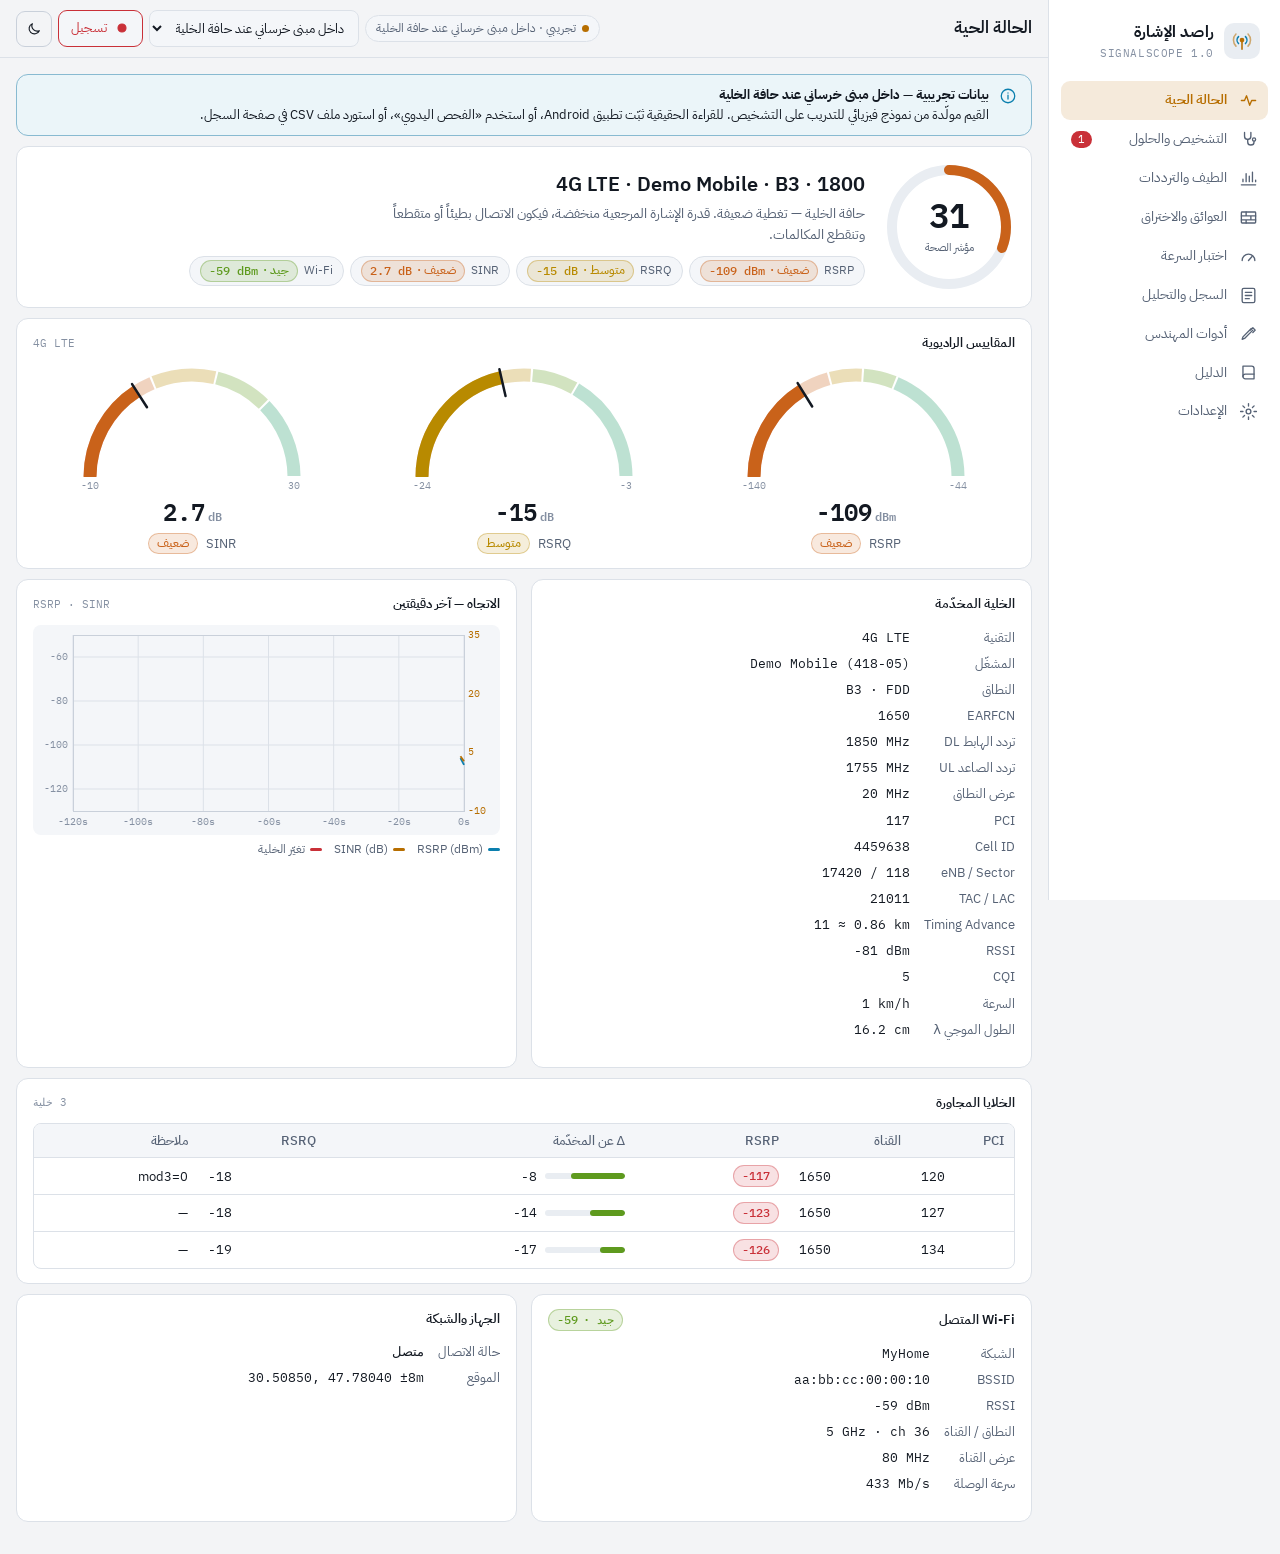
==== commit 40a3cf8e: "Phone enrollment: short code, tolerant match, PHONE-CODE.txt - Enroll key is now ABCDE-23456 (no loo" ====
--- a/web/index.html
+++ b/web/index.html
@@ -251,7 +251,7 @@
             <p class="note" id="syncNote">يرفع التطبيق جلسات التسجيل إلى خادمك عند توفر الإنترنت. التسجيل يعمل دون اتصال، والقراءات تنتظر في طابور على الهاتف حتى تُرفع.</p>
             <div id="syncSetup" class="formgrid" style="margin-top:10px">
               <label class="f">عنوان الخادم<input class="inp" id="syServer" type="url" dir="ltr" placeholder="https://example.iq" autocomplete="off"></label>
-              <label class="f">رمز التسجيل<input class="inp" id="syKey" type="password" dir="ltr" autocomplete="off"></label>
+              <label class="f">رمز التسجيل<input class="inp" id="syKey" type="text" dir="ltr" autocomplete="off" autocapitalize="characters" autocorrect="off" spellcheck="false" placeholder="ABCDE-23456"></label>
               <label class="f">اسم الجهاز<input class="inp" id="syName" type="text" maxlength="100" placeholder="هاتف القياس 1"></label>
             </div>
             <dl class="kv" id="syncKv" hidden></dl>
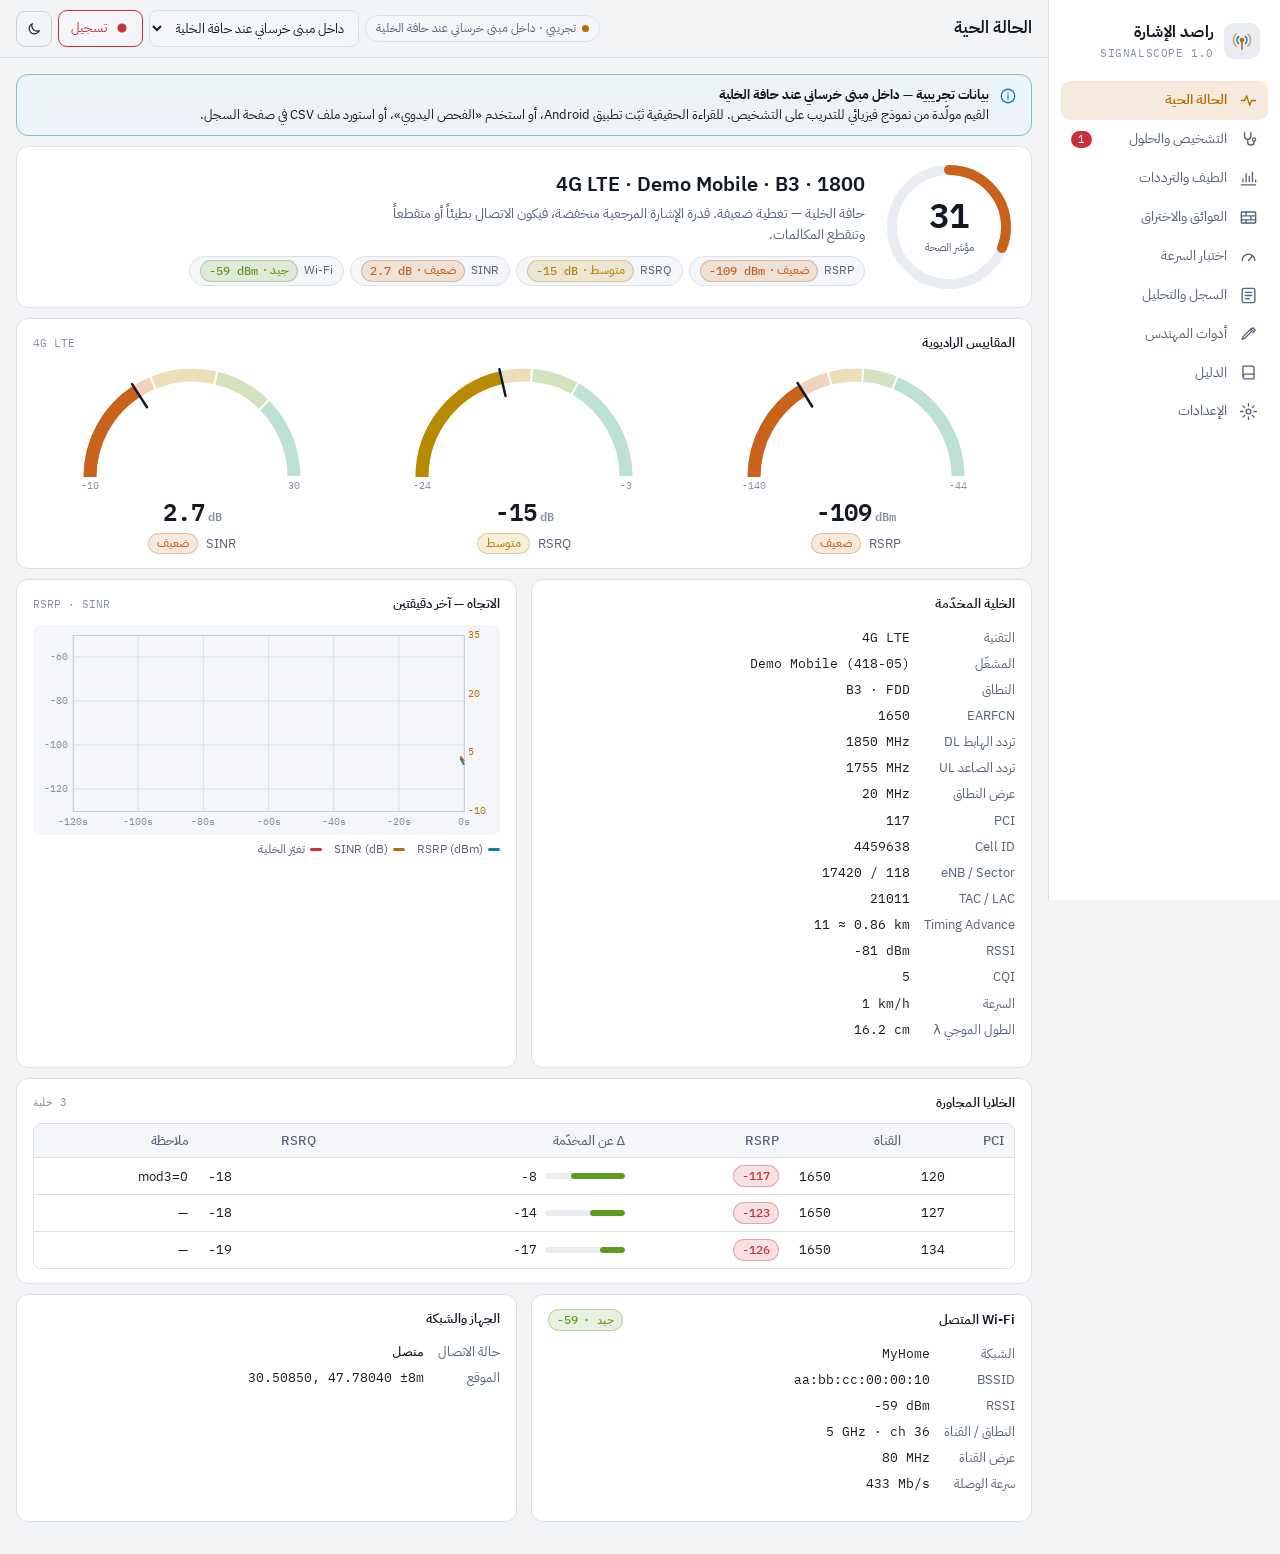
==== commit fce200a1: "Add Ripple Tank simulator (FDTD, 2D/3D, drag & drop, probes) web/ripple.html, no external libraries:" ====
--- a/web/index.html
+++ b/web/index.html
@@ -142,6 +142,7 @@
           </div>
           <div class="card"><div class="hd">فقد المكدّس مقابل التردد <small>لماذا تخترق النطاقات المنخفضة أفضل</small></div><canvas class="cv" id="cvObF" style="height:220px"></canvas></div>
           <div class="card"><div class="row sp"><div><div class="hd" style="margin:0">المختبر ثلاثي الأبعاد</div><p class="note">تتبع أشعة كامل بعشر مواد، مع الانعكاس والحيود والتشتت ودوبلر وسلسلة DSP.</p></div><a class="btn pri" href="lab.html" target="_blank" rel="noopener">افتح المختبر</a></div></div>
+          <div class="card"><div class="row sp"><div><div class="hd" style="margin:0">حوض الأمواج</div><p class="note">محرك FDTD لمعادلة الموجة بعرض ثنائي وثلاثي الأبعاد: انعكاس وحيود (شق مفرد ومزدوج) وتشتت وانكسار وامتصاص، مع سحب وإفلات ومجسات قياس.</p></div><a class="btn pri" href="ripple.html" target="_blank" rel="noopener">افتح الحوض</a></div></div>
         </div>
       </section>
 
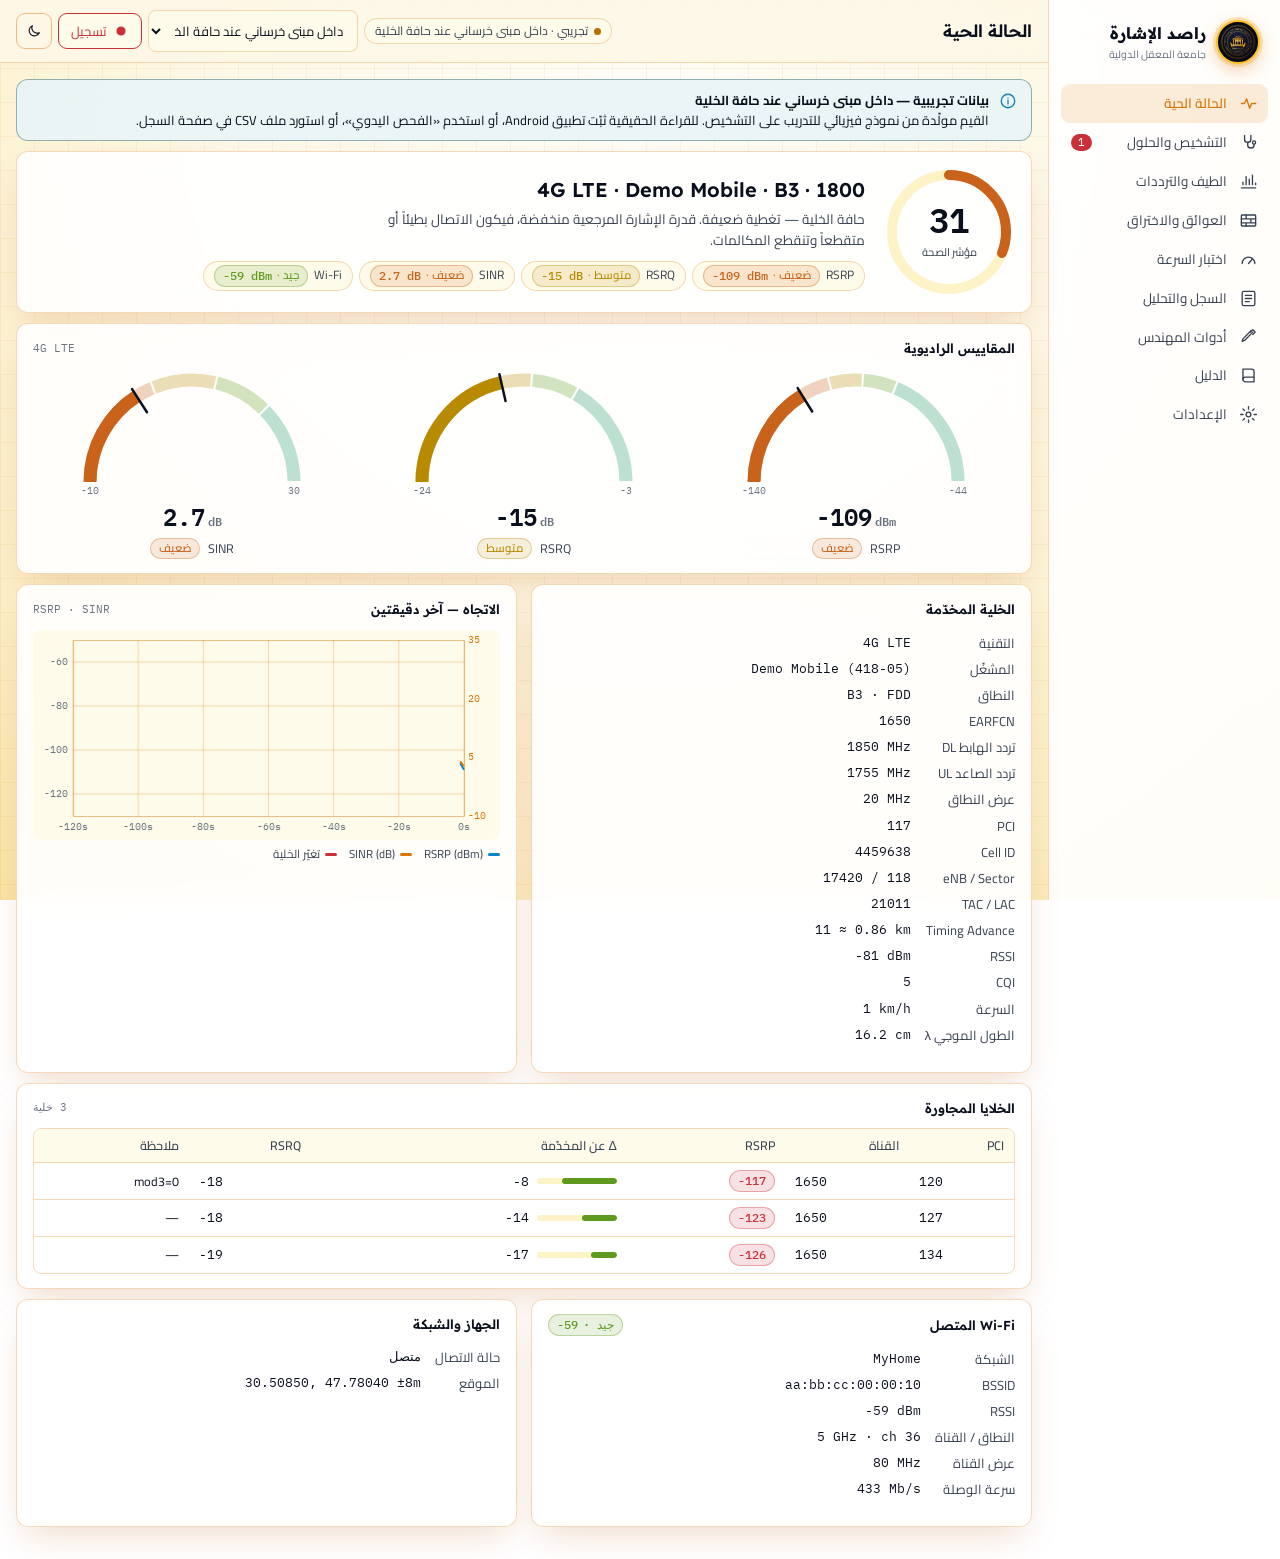
==== commit 83b6fe86: "Al-Maaqal University identity for all three interfaces + unified portal - web/brand/: university cre" ====
--- a/web/index.html
+++ b/web/index.html
@@ -5,22 +5,25 @@
 <meta name="viewport" content="width=device-width,initial-scale=1,viewport-fit=cover">
 <title>راصد الإشارة</title>
 <meta name="claude:viewport-fit-sides" content="cover">
-<meta name="theme-color" content="#0A0D12">
+<meta name="theme-color" content="#FEF8E7">
+<script src="brand/amu.js"></script>
 <meta name="description" content="فحص الإشارة الخلوية وWi-Fi، تشخيص المشكلات، Speedtest، تسجيل وتحليل">
 <link rel="manifest" href="manifest.webmanifest">
-<link rel="icon" href="icon.svg" type="image/svg+xml">
+<link rel="icon" href="brand/icon.svg" type="image/svg+xml">
+<link rel="apple-touch-icon" href="brand/apple-touch-icon.png">
 <link rel="preconnect" href="https://fonts.googleapis.com">
 <link rel="preconnect" href="https://fonts.gstatic.com" crossorigin>
-<link href="https://fonts.googleapis.com/css2?family=IBM+Plex+Mono:wght@400;500;600&family=IBM+Plex+Sans+Arabic:wght@400;500;600;700&display=swap" rel="stylesheet">
+<link href="https://fonts.googleapis.com/css2?family=Cairo:wght@400;600;700;800;900&family=Readex+Pro:wght@400;600;700;800&family=IBM+Plex+Mono:wght@400;500;600&family=IBM+Plex+Sans+Arabic:wght@400;500;600;700&display=swap" rel="stylesheet">
 <link rel="stylesheet" href="css/app.css">
+<link rel="stylesheet" href="brand/amu.css">
 </head>
 <body>
 <div class="shell">
   <!-- ===== Desktop rail ===== -->
   <nav class="rail" aria-label="التنقل">
     <div class="brand">
-      <div class="mk"><svg width="22" height="22" viewBox="0 0 24 24" fill="none" stroke="var(--accent)" stroke-width="1.7" stroke-linecap="round"><path d="M12 13v8"/><circle cx="12" cy="11" r="1.7" fill="var(--accent)"/><path d="M8.2 7.2a5.4 5.4 0 0 0 0 7.6M15.8 7.2a5.4 5.4 0 0 1 0 7.6" stroke="var(--signal)"/><path d="M5.4 4.4a9.4 9.4 0 0 0 0 13.2M18.6 4.4a9.4 9.4 0 0 1 0 13.2" opacity=".55"/></svg></div>
-      <div><b>راصد الإشارة</b><small>SIGNALSCOPE 1.0</small></div>
+      <span class="amu-crest" style="width:44px;height:44px"><img src="brand/crest.svg" alt="شعار جامعة المعقل الدولية"></span>
+      <div><b>راصد الإشارة</b><small style="font-family:var(--f-body);letter-spacing:0">جامعة المعقل الدولية</small></div>
     </div>
     <div id="railNav"></div>
     <div class="foot" id="railFoot"></div>
--- a/web/brand/amu.css
+++ b/web/brand/amu.css
@@ -0,0 +1,84 @@
+/* =====================================================================
+   هوية جامعة المعقل الدولية لواجهات راصد الإشارة الثلاث
+   (لوحة الراصد · راصد الإشارة · حوض الأمواج)
+   ذهبي إمبراطوري (نهاري) وكحلي عميق (ليلي)، مطابق لبوابة it-basra.com/amu
+   الملف يعيد تعريف متغيرات الألوان المشتركة بين الواجهات الثلاث
+   (--bg --surface --panel --line --fg --ink --muted --accent ...) فيُحمَّل بعد تنسيق كل واجهة.
+   ===================================================================== */
+
+:root,
+:root[data-theme="light"] {
+  --amu-gold: #D97706;
+  --amu-gold-2: #F59E0B;
+  --amu-gold-3: #B45309;
+  --amu-navy: #0C1224;
+  --amu-page: radial-gradient(circle at 50% 12%, #FFFDF7 0%, #FEF8E7 40%, #FCEFC7 80%, #F9E4A6 100%);
+  --amu-grid: rgba(217, 119, 6, .08);
+  --amu-glass: rgba(255, 255, 255, .88);
+  --amu-shadow: 0 16px 36px -10px rgba(180, 83, 9, .22);
+
+  --bg: #FEF8E7; --bg2: #FFFBEB;
+  --surface: rgba(255, 255, 255, .9); --surface2: #FFFBEB; --surface3: #FEF3C7;
+  --panel: rgba(255, 255, 255, .9); --panel2: #FFFBEB;
+  --line: rgba(217, 119, 6, .28); --line2: rgba(217, 119, 6, .45);
+  --fg: #0A0F1D; --ink: #0A0F1D; --muted: #374151; --dim: #6B7280;
+  --accent: #D97706; --accent-ink: #FFFFFF; --signal: #0284C7;
+  --f-body: 'Cairo', 'IBM Plex Sans Arabic', 'Segoe UI', Tahoma, sans-serif;
+  color-scheme: light;
+}
+
+:root[data-theme="dark"] {
+  --amu-page: radial-gradient(circle at 50% 15%, #0D1428 0%, #060A17 55%, #02040A 100%);
+  --amu-grid: rgba(245, 158, 11, .05);
+  --amu-glass: rgba(13, 20, 36, .88);
+  --amu-shadow: 0 20px 45px -12px rgba(0, 0, 0, .65);
+
+  --bg: #060A17; --bg2: #0B1122;
+  --surface: rgba(13, 20, 36, .9); --surface2: #111A2E; --surface3: #17213A;
+  --panel: rgba(13, 20, 36, .9); --panel2: #111A2E;
+  --line: rgba(245, 158, 11, .22); --line2: rgba(245, 158, 11, .4);
+  --fg: #F8FAFC; --ink: #F8FAFC; --muted: #94A3B8; --dim: #64748B;
+  --accent: #F59E0B; --accent-ink: #1B1305; --signal: #38BDF8;
+  color-scheme: dark;
+}
+
+/* خلفية البوابة: تدرّج ذهبي/كحلي مع شبكة هندسية خفيفة */
+html {
+  background:
+    linear-gradient(to right, var(--amu-grid) 1px, transparent 1px) 0 0 / 34px 34px,
+    linear-gradient(to bottom, var(--amu-grid) 1px, transparent 1px) 0 0 / 34px 34px,
+    var(--amu-page);
+  background-attachment: fixed;
+}
+html body { background: transparent !important; font-family: var(--f-body) !important; }
+h1, h2, h3, .hd, .brand b, .brand h1 { font-family: 'Readex Pro', 'Cairo', sans-serif; }
+
+/* ألواح زجاجية بإطار ذهبي */
+.card, .tile, .pcard, .rail, .topbar, .top, .stat {
+  backdrop-filter: blur(14px);
+  -webkit-backdrop-filter: blur(14px);
+}
+.card, .tile { border-width: 1.5px !important; box-shadow: var(--amu-shadow); }
+
+/* الأزرار الرئيسية ذهبية متدرجة بعمق ثلاثي الأبعاد */
+.btn.pri, .btn.primary, .btn[aria-pressed="true"] {
+  background: linear-gradient(135deg, #F59E0B 0%, #D97706 50%, #B45309 100%) !important;
+  color: #fff !important;
+  border-color: transparent !important;
+  font-weight: 800;
+  box-shadow: 0 4px 14px rgba(217, 119, 6, .35), inset 0 1px 1px rgba(255, 255, 255, .45);
+}
+.btn.pri:hover, .btn.primary:hover { filter: brightness(1.07); }
+
+/* شريط تمرير ذهبي */
+::-webkit-scrollbar { width: 8px; height: 8px; }
+::-webkit-scrollbar-track { background: rgba(0, 0, 0, .05); }
+::-webkit-scrollbar-thumb { background: #D97706; border-radius: 4px; }
+::selection { background: #F59E0B; color: #fff; }
+
+/* شعار الجامعة داخل الواجهات */
+.amu-crest { display: inline-block; flex: none; border-radius: 50%; background: #060A17; border: 2px solid #FBBF24; box-shadow: 0 0 0 3px rgba(245, 158, 11, .25), 0 6px 18px rgba(217, 119, 6, .35); padding: 2px; }
+.amu-crest img { display: block; width: 100%; height: 100%; border-radius: 50%; }
+
+/* داخل البوابة الموحدة (iframe): نخفي العناوين المكررة لتوفير المساحة */
+html.amu-embed .amu-hide-embed { display: none !important; }
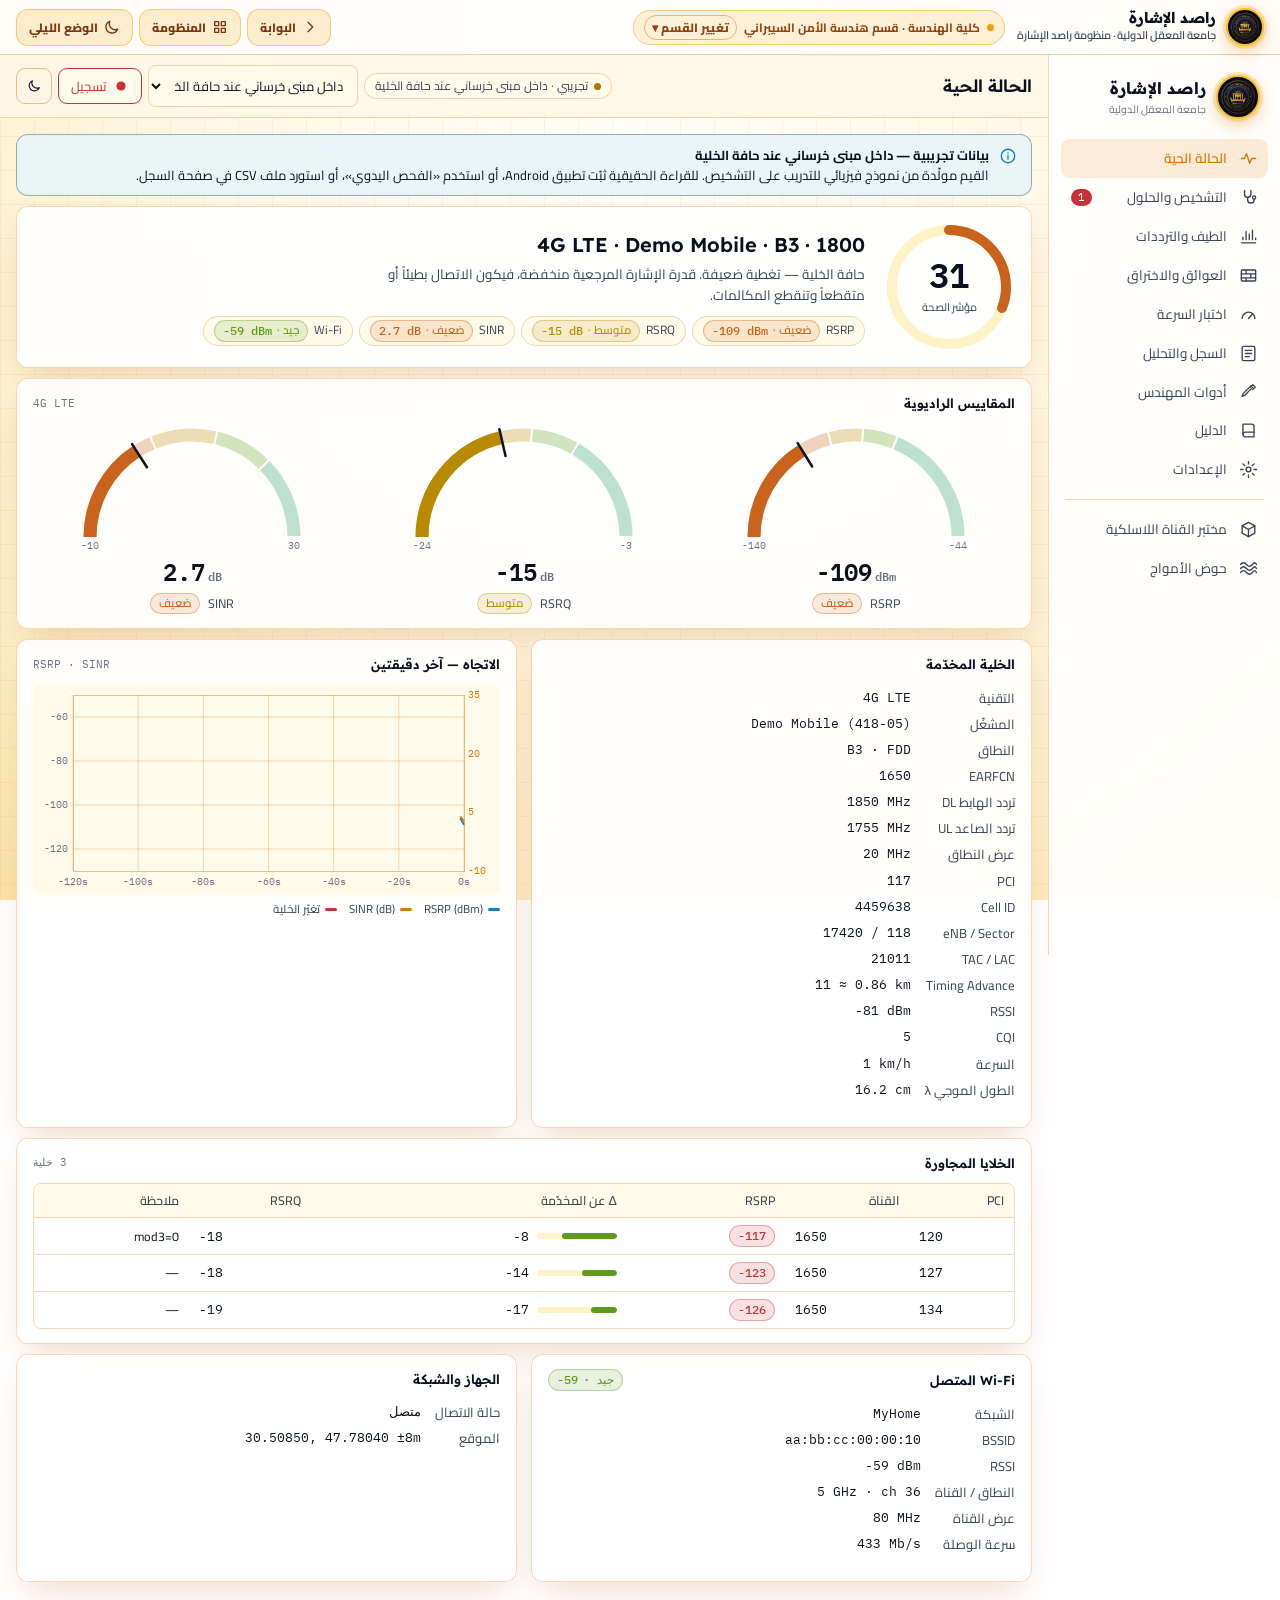
==== commit 9736dba8: "Portal: 4th tab (wireless channel lab); back-to-portal and department selector in every interface, a" ====
--- a/web/index.html
+++ b/web/index.html
@@ -7,6 +7,7 @@
 <meta name="claude:viewport-fit-sides" content="cover">
 <meta name="theme-color" content="#FEF8E7">
 <script src="brand/amu.js"></script>
+<script src="brand/amu-bar.js" data-title="راصد الإشارة" defer></script>
 <meta name="description" content="فحص الإشارة الخلوية وWi-Fi، تشخيص المشكلات، Speedtest، تسجيل وتحليل">
 <link rel="manifest" href="manifest.webmanifest">
 <link rel="icon" href="brand/icon.svg" type="image/svg+xml">
--- a/web/css/app.css
+++ b/web/css/app.css
@@ -77,7 +77,9 @@
 .sheet .panel{width:100%;background:var(--surface);border-radius:18px 18px 0 0;padding:10px 16px calc(18px + env(safe-area-inset-bottom,0px));display:grid;grid-template-columns:repeat(3,1fr);gap:8px}
 .sheet .grab{grid-column:1/-1;width:44px;height:4px;border-radius:2px;background:var(--line2);margin:2px auto 8px}
 .sheet button{border:1px solid var(--line);background:var(--surface2);border-radius:12px;padding:14px 6px;display:flex;flex-direction:column;align-items:center;gap:6px;cursor:pointer;color:var(--fg);font-size:12px}
-.sheet button svg{width:22px;height:22px;color:var(--accent)}
+.sheet button,.sheet .panel>a{border:1px solid var(--line);background:var(--surface2);border-radius:12px;padding:14px 6px;display:flex;flex-direction:column;align-items:center;gap:6px;cursor:pointer;color:var(--fg);font-size:12px;text-decoration:none}
+.sheet button svg,.sheet .panel>a svg{width:22px;height:22px;color:var(--accent)}
+a.navbtn{text-decoration:none}
 
 /* ---------- primitives ---------- */
 .card{background:var(--surface);border:1px solid var(--line);border-radius:var(--r);padding:14px 16px;min-width:0}
--- a/web/brand/amu.css
+++ b/web/brand/amu.css
@@ -82,3 +82,43 @@
 
 /* داخل البوابة الموحدة (iframe): نخفي العناوين المكررة لتوفير المساحة */
 html.amu-embed .amu-hide-embed { display: none !important; }
+
+/* ===== شريط الصفحات الفرعية (مثل تفرعات بوابة القسم) ===== */
+.amu-sub { position: relative; z-index: 30; display: flex; flex-wrap: wrap; align-items: center; gap: 8px 12px; padding: max(8px, env(safe-area-inset-top)) 16px 8px;
+  background: color-mix(in srgb, var(--amu-glass) 92%, transparent); border-bottom: 1px solid rgba(217,119,6,.35); backdrop-filter: blur(12px); -webkit-backdrop-filter: blur(12px);
+  font-family: 'Cairo', sans-serif; direction: rtl; }
+.amu-sub-brand { display: flex; align-items: center; gap: 10px; text-decoration: none; color: var(--fg); min-width: 0; }
+.amu-sub-brand .amu-crest { width: 38px; height: 38px; }
+.amu-sub-brand b { display: block; font: 800 15px/1.2 'Readex Pro', 'Cairo', sans-serif; }
+.amu-sub-brand small { display: block; font-size: 11px; font-weight: 600; color: var(--muted); }
+.amu-sub-dept { display: inline-flex; align-items: center; gap: 7px; padding: 4px 10px; border-radius: 999px; cursor: pointer; font: 700 12px 'Cairo', sans-serif;
+  background: rgba(245,158,11,.15); border: 1px solid rgba(245,158,11,.45); color: #92400E; }
+:root[data-theme="dark"] .amu-sub-dept { color: #FCD34D; }
+.amu-sub-dept .d { width: 7px; height: 7px; border-radius: 50%; background: #F59E0B; }
+.amu-sub-dept em { font-style: normal; font-weight: 800; padding: 0 7px; border-radius: 99px; border: 1px solid rgba(217,119,6,.5); }
+.amu-sub-acts { display: flex; gap: 6px; margin-inline-start: auto; flex-wrap: wrap; }
+.amu-sbtn { display: inline-flex; align-items: center; gap: 6px; padding: 6px 12px; border-radius: 12px; cursor: pointer; text-decoration: none; font: 800 12px 'Cairo', sans-serif;
+  background: rgba(245,158,11,.18); border: 1px solid rgba(245,158,11,.45); color: #78350F; transition: transform .15s; }
+:root[data-theme="dark"] .amu-sbtn { color: #FDE68A; }
+.amu-sbtn:hover { transform: translateY(-1px); border-color: #D97706; }
+.amu-sbtn svg { width: 16px; height: 16px; }
+@media (max-width: 640px) {
+  .amu-sub { padding-inline: 10px; }
+  .amu-sub-brand small, .amu-sbtn span, .amu-sub-dept em { display: none; }
+  .amu-sub-dept { order: 3; width: 100%; justify-content: center; }
+}
+/* نافذة اختيار القسم */
+.amu-dept-dlg { position: fixed; inset: 0; z-index: 9999; display: none; align-items: center; justify-content: center; padding: 16px; background: rgba(2,4,10,.6); backdrop-filter: blur(4px); font-family: 'Cairo', sans-serif; direction: rtl; }
+.amu-dept-dlg.open { display: flex; }
+.amu-dept-card { width: min(540px, 100%); max-height: 86vh; overflow: auto; padding: 18px; border-radius: 20px; background: var(--amu-glass); border: 1.5px solid rgba(217,119,6,.45); box-shadow: 0 24px 60px rgba(0,0,0,.45); color: var(--fg); }
+:root[data-theme="light"] .amu-dept-card { background: #FFFDF7; }
+:root[data-theme="dark"] .amu-dept-card { background: #0D1424; }
+.amu-dept-card h3 { margin: 0 0 4px; font: 900 18px 'Cairo', sans-serif; }
+.amu-dept-card p { margin: 0 0 12px; font-size: 13px; font-weight: 600; color: var(--muted); }
+.amu-dept-col { margin-top: 10px; }
+.amu-dept-col b { display: block; font-size: 13px; font-weight: 900; color: #B45309; margin-bottom: 6px; }
+:root[data-theme="dark"] .amu-dept-col b { color: #FBBF24; }
+.amu-dept-col div { display: flex; flex-wrap: wrap; gap: 6px; }
+.amu-dept-col button { padding: 6px 12px; border-radius: 10px; border: 1.5px solid rgba(217,119,6,.35); background: transparent; color: var(--fg); font: 700 13px 'Cairo', sans-serif; cursor: pointer; }
+.amu-dept-col button.on, .amu-dept-col button:hover { background: linear-gradient(135deg, #F59E0B, #B45309); color: #fff; border-color: transparent; }
+.amu-dept-close { margin-top: 14px; }
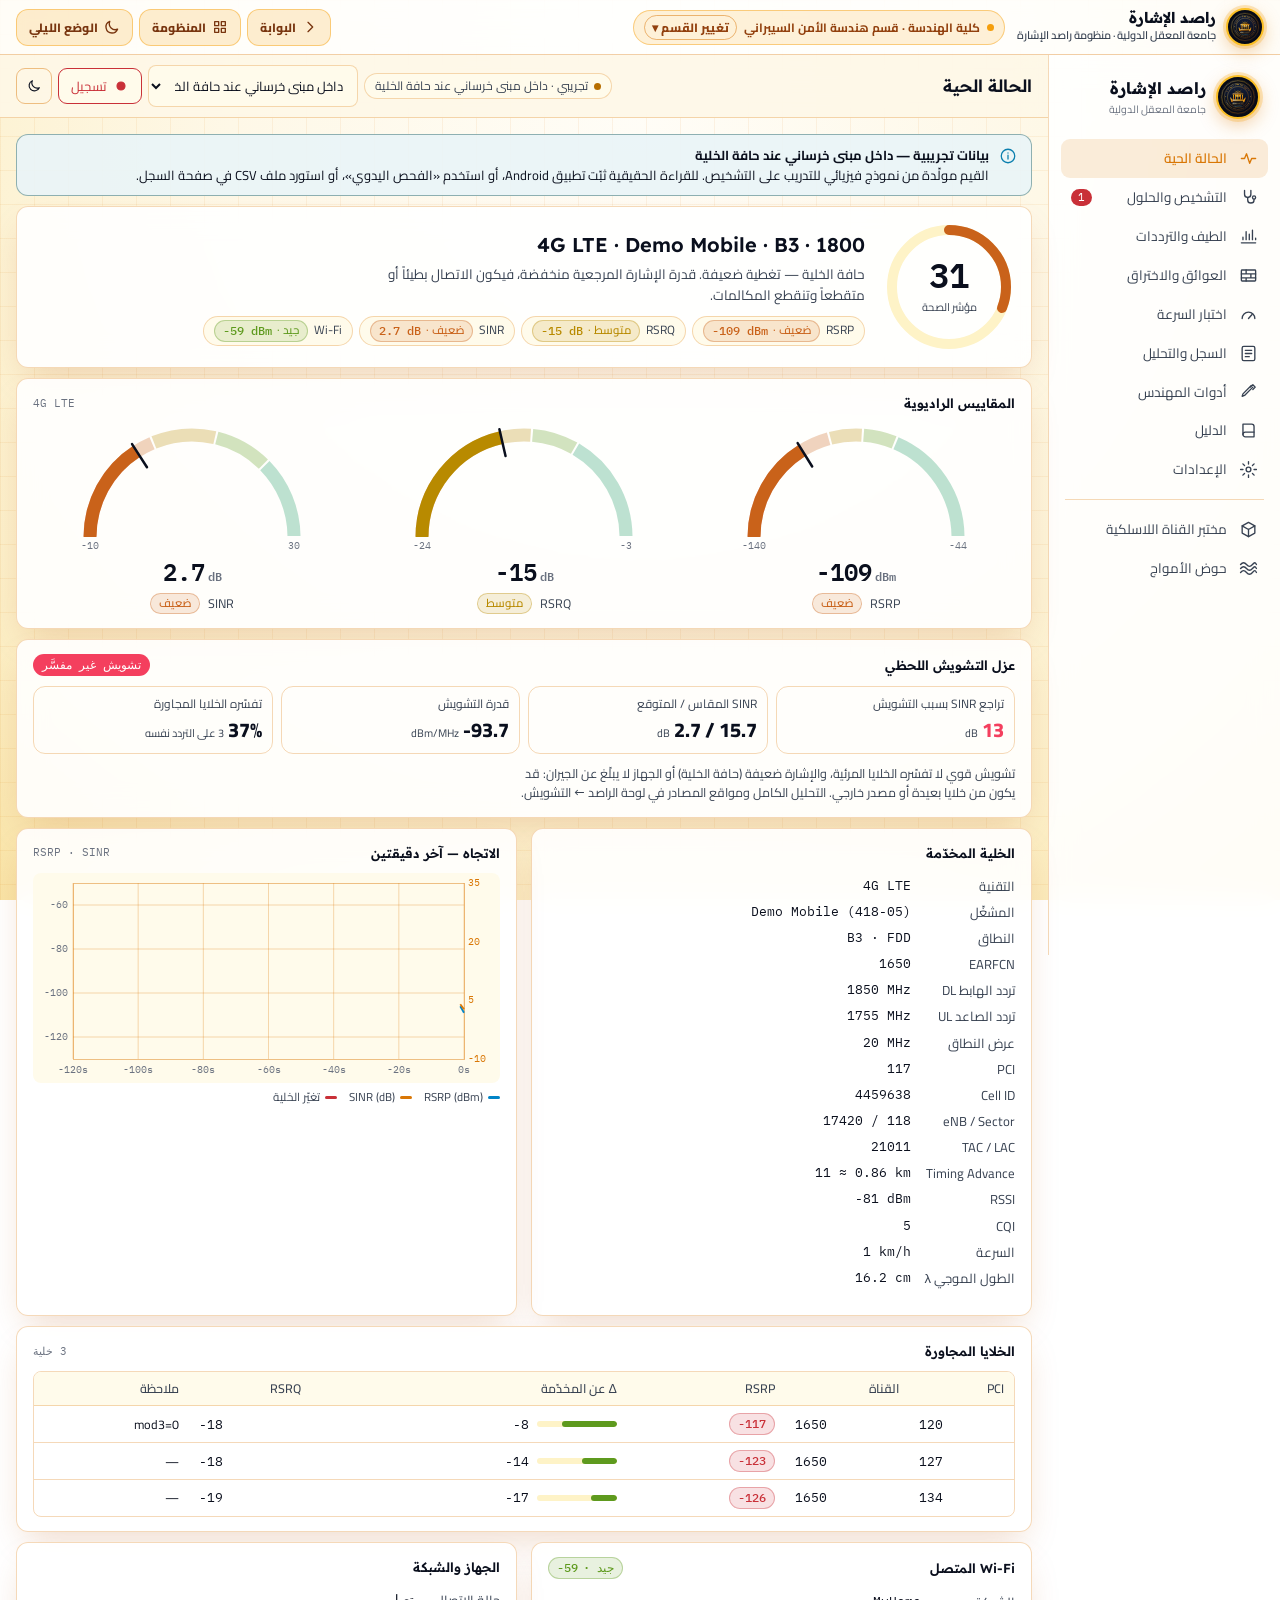
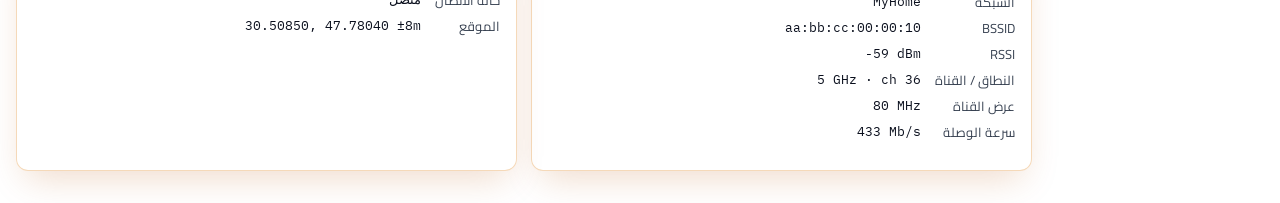
==== commit 1efbbf0b: "Interference isolation: source, strength, reports and remedies (v1.7.0) - Server: per-sample model (" ====
--- a/web/index.html
+++ b/web/index.html
@@ -57,6 +57,7 @@
             </div>
           </div>
           <div class="card"><div class="hd">المقاييس الراديوية <small id="gaugeTech"></small></div><div class="gauges" id="gauges"></div></div>
+          <div class="card"><div class="hd">عزل التشويش اللحظي <small id="intfTag"></small></div><div id="intfLive"></div></div>
           <div class="grid g2">
             <div class="card"><div class="hd">الخلية المخدّمة <small id="cellTech"></small></div><dl class="kv" id="cellKv"></dl></div>
             <div class="card"><div class="hd">الاتجاه — آخر دقيقتين <small>RSRP · SINR</small></div><canvas class="cv" id="cvTrend" style="height:210px"></canvas><div class="legend" style="margin-top:6px"><span><i style="background:var(--signal)"></i>RSRP (dBm)</span><span><i style="background:var(--accent)"></i>SINR (dB)</span><span><i style="background:var(--q-bad)"></i>تغيّر الخلية</span></div></div>
--- a/web/css/app.css
+++ b/web/css/app.css
@@ -206,3 +206,10 @@
   .topbar .tools{width:100%;flex-wrap:nowrap}
   #scenarioSel{flex:1;max-width:none!important}
 }
+
+/* عزل التشويش اللحظي */
+.intfg { display: grid; grid-template-columns: repeat(auto-fit, minmax(150px, 1fr)); gap: 8px; }
+.intfg > div { border: 1px solid var(--line); border-radius: 12px; padding: 8px 10px; min-width: 0; }
+.intfg span { display: block; font-size: 12px; color: var(--muted); }
+.intfg b { display: inline-block; font-size: 20px; font-weight: 800; direction: ltr; unicode-bidi: isolate; }
+.intfg small { font-size: 11px; color: var(--muted); margin-inline-start: 4px; }
--- a/web/brand/amu.css
+++ b/web/brand/amu.css
@@ -82,6 +82,8 @@
 
 /* داخل البوابة الموحدة (iframe): نخفي العناوين المكررة لتوفير المساحة */
 html.amu-embed .amu-hide-embed { display: none !important; }
+/* عند ظهور شريط الصفحة الفرعية نخفي اسم الصفحة المكرر في رأسها */
+html.amu-has-sub .amu-dup-brand { display: none !important; }
 
 /* ===== شريط الصفحات الفرعية (مثل تفرعات بوابة القسم) ===== */
 .amu-sub { position: relative; z-index: 30; display: flex; flex-wrap: wrap; align-items: center; gap: 8px 12px; padding: max(8px, env(safe-area-inset-top)) 16px 8px;
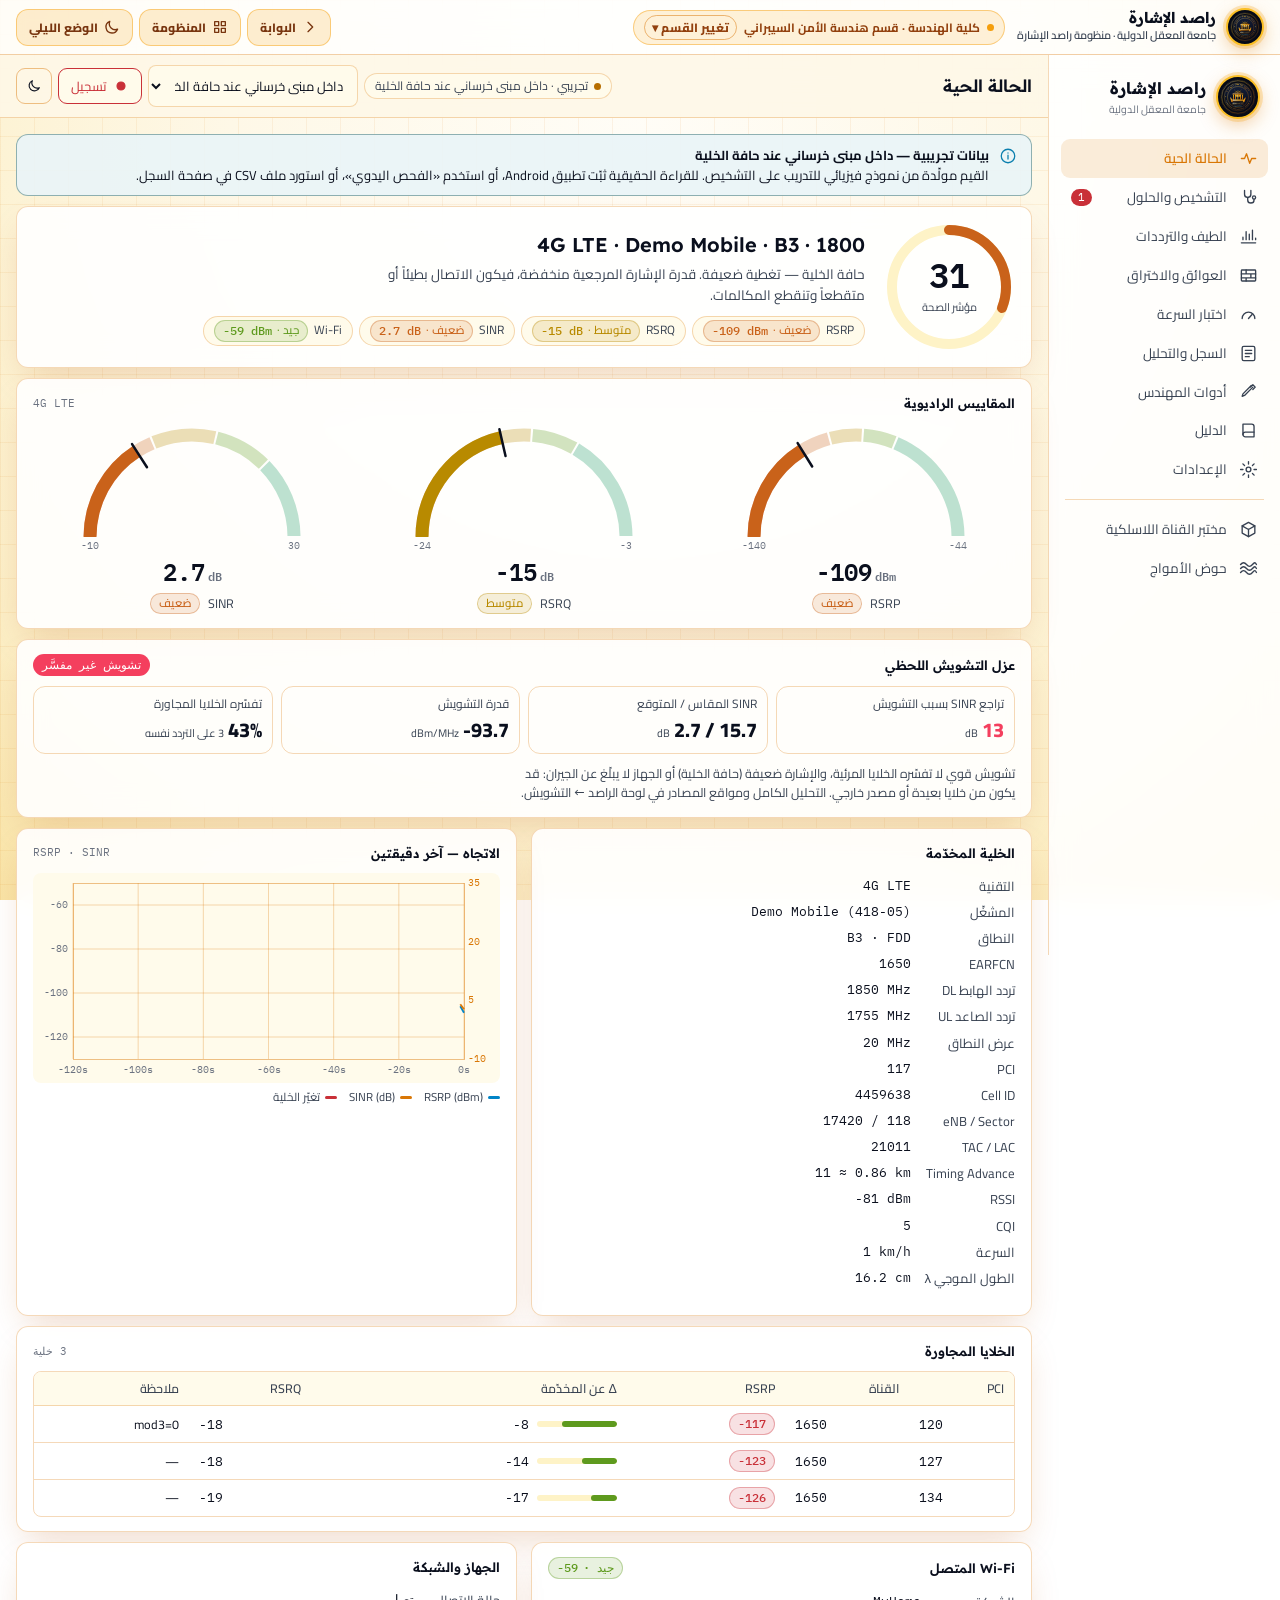
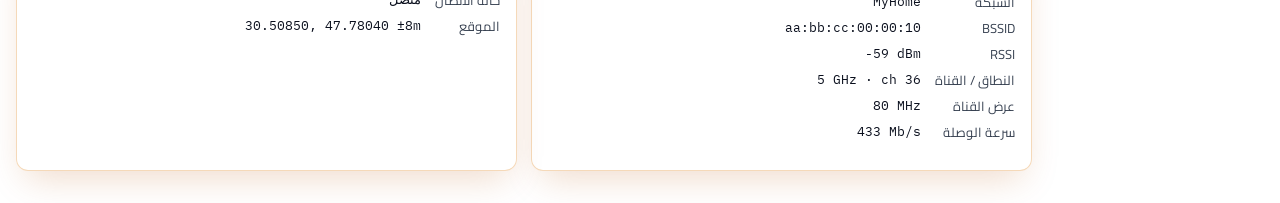
==== commit bfb63ee6: "Portal admin hub: one login for the admin, deputy and department supervisors across /amu/ and Signal" ====
--- a/web/index.html
+++ b/web/index.html
@@ -8,6 +8,7 @@
 <meta name="theme-color" content="#FEF8E7">
 <script src="brand/amu.js"></script>
 <script src="brand/amu-bar.js" data-title="راصد الإشارة" defer></script>
+<script src="brand/amu-bridge.js" defer></script>
 <meta name="description" content="فحص الإشارة الخلوية وWi-Fi، تشخيص المشكلات، Speedtest، تسجيل وتحليل">
 <link rel="manifest" href="manifest.webmanifest">
 <link rel="icon" href="brand/icon.svg" type="image/svg+xml">
